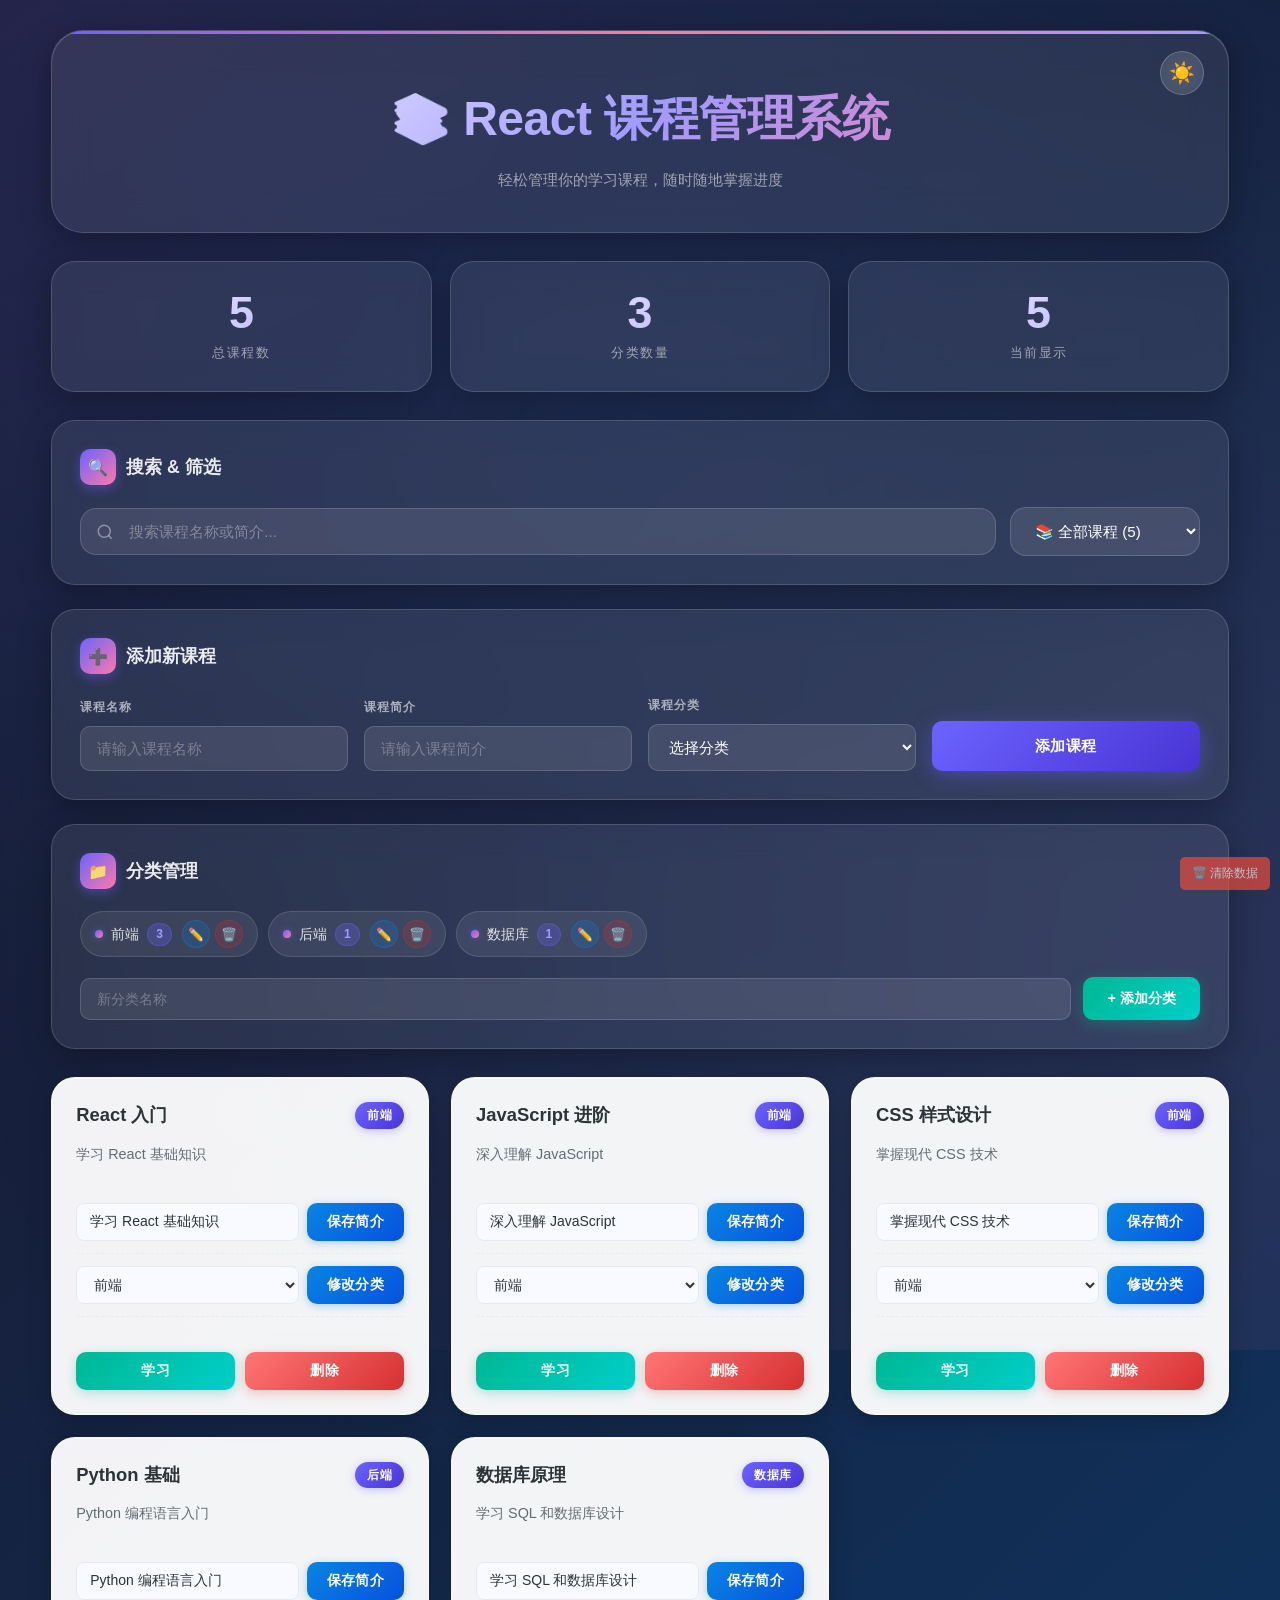
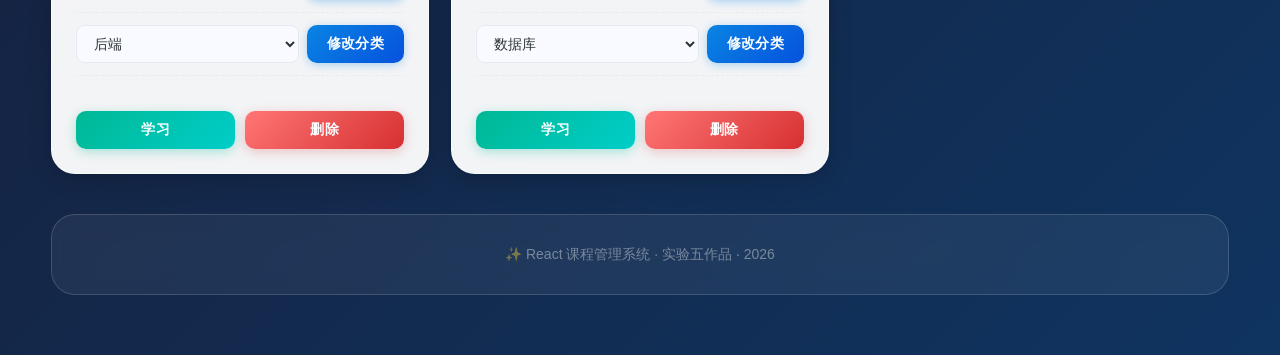
==== index.html @ 0ddc3077 "deploy: 课程管理页面" ====
<!DOCTYPE html>
<html lang="zh-CN">
  <head>
    <meta charset="UTF-8" />
    <link rel="icon" type="image/svg+xml" href="/vite.svg" />
    <meta name="viewport" content="width=device-width, initial-scale=1.0" />
    <title>React 课程管理页面</title>
    <script type="module" crossorigin src="/assets/index-WOJfuHMK.js"></script>
    <link rel="stylesheet" crossorigin href="/assets/index-CpY-DsQF.css">
  </head>
  <body>
    <div id="root"></div>
  </body>
</html>
---- assets/index-CpY-DsQF.css ----
*,*:before,*:after{box-sizing:border-box;margin:0;padding:0}:root{--primary: #6c63ff;--primary-light: #a29bfe;--primary-dark: #4834d4;--secondary: #fd79a8;--success: #00b894;--danger: #d63031;--warning: #fdcb6e;--info: #0984e3;--bg-gradient: linear-gradient(135deg, #1a1a2e 0%, #16213e 40%, #0f3460 100%);--glass-bg: rgba(255, 255, 255, .07);--glass-border: rgba(255, 255, 255, .15);--glass-shadow: 0 8px 32px rgba(0, 0, 0, .3);--card-bg: rgba(255, 255, 255, .95);--text-primary: #2d3436;--text-secondary: #636e72;--text-light: #b2bec3;--radius-sm: 10px;--radius-md: 16px;--radius-lg: 24px;--radius-xl: 32px;--transition: all .3s cubic-bezier(.4, 0, .2, 1);--transition-bounce: all .4s cubic-bezier(.34, 1.56, .64, 1)}html{scroll-behavior:smooth}body{font-family:-apple-system,BlinkMacSystemFont,Segoe UI,PingFang SC,Microsoft YaHei,sans-serif;background:var(--bg-gradient);min-height:100vh;line-height:1.6;color:var(--text-primary);overflow-x:hidden}body:before{content:"";position:fixed;top:-50%;left:-50%;width:200%;height:200%;background:radial-gradient(ellipse at 20% 20%,rgba(108,99,255,.15) 0%,transparent 50%),radial-gradient(ellipse at 80% 80%,rgba(253,121,168,.1) 0%,transparent 50%),radial-gradient(ellipse at 50% 50%,rgba(9,132,227,.08) 0%,transparent 60%);pointer-events:none;z-index:0;animation:bgShift 15s ease-in-out infinite alternate}@keyframes bgShift{0%{transform:translate(0) rotate(0)}to{transform:translate(2%,2%) rotate(2deg)}}.app{position:relative;z-index:1;width:92%;max-width:1280px;margin:0 auto;padding:30px 0 60px}.header{text-align:center;padding:50px 40px 40px;background:#ffffff14;backdrop-filter:blur(20px);-webkit-backdrop-filter:blur(20px);border:1px solid var(--glass-border);border-radius:var(--radius-xl);margin-bottom:28px;box-shadow:var(--glass-shadow),inset 0 1px #fff3;position:relative;overflow:hidden}.header:before{content:"";position:absolute;top:0;left:0;right:0;height:3px;background:linear-gradient(90deg,var(--primary),var(--secondary),var(--primary-light));border-radius:var(--radius-xl) var(--radius-xl) 0 0}.header h1{font-size:clamp(1.8rem,4vw,3rem);font-weight:800;background:linear-gradient(135deg,#fff 0%,var(--primary-light) 50%,var(--secondary) 100%);-webkit-background-clip:text;-webkit-text-fill-color:transparent;background-clip:text;letter-spacing:-.5px;text-shadow:none}.header-subtitle{margin-top:10px;color:#ffffff8c;font-size:.95rem}.stats-section{display:grid;grid-template-columns:repeat(auto-fit,minmax(160px,1fr));gap:18px;margin-bottom:28px}.stat-card{background:#ffffff14;backdrop-filter:blur(16px);-webkit-backdrop-filter:blur(16px);border:1px solid var(--glass-border);border-radius:var(--radius-lg);padding:28px 20px;text-align:center;box-shadow:var(--glass-shadow);transition:var(--transition-bounce);cursor:default;position:relative;overflow:hidden}.stat-card:after{content:"";position:absolute;top:0;right:0;bottom:0;left:0;background:linear-gradient(135deg,#6c63ff1a,#fd79a80d);opacity:0;transition:var(--transition)}.stat-card:hover{transform:translateY(-6px) scale(1.02);border-color:#6c63ff66;box-shadow:0 20px 50px #6c63ff40}.stat-card:hover:after{opacity:1}.stat-number{display:block;font-size:2.8rem;font-weight:800;background:linear-gradient(135deg,#fff 0%,var(--primary-light) 100%);-webkit-background-clip:text;-webkit-text-fill-color:transparent;background-clip:text;line-height:1;margin-bottom:8px}.stat-label{display:block;color:#ffffff8c;font-size:.8rem;text-transform:uppercase;letter-spacing:1.5px;font-weight:500}.panel{background:#ffffff14;backdrop-filter:blur(16px);-webkit-backdrop-filter:blur(16px);border:1px solid var(--glass-border);border-radius:var(--radius-lg);padding:28px;margin-bottom:24px;box-shadow:var(--glass-shadow)}.panel-title{font-size:1.1rem;font-weight:700;color:#ffffffe6;margin-bottom:22px;display:flex;align-items:center;gap:10px}.panel-title-icon{width:36px;height:36px;background:linear-gradient(135deg,var(--primary),var(--secondary));border-radius:10px;display:flex;align-items:center;justify-content:center;font-size:1rem;flex-shrink:0;box-shadow:0 4px 12px #6c63ff66}.search-box{display:flex;gap:14px;flex-wrap:wrap}.search-wrapper{flex:1;min-width:240px;position:relative;display:flex;align-items:center}.search-icon{position:absolute;left:16px;width:18px;height:18px;color:#fff6;pointer-events:none;transition:var(--transition)}.search-input{width:100%;padding:14px 16px 14px 48px;background:#ffffff1a;border:1px solid rgba(255,255,255,.15);border-radius:var(--radius-md);font-size:.95rem;color:#fff;transition:var(--transition);outline:none}.search-input::placeholder{color:#ffffff59}.search-input:focus{background:#ffffff26;border-color:var(--primary-light);box-shadow:0 0 0 3px #6c63ff33}.search-input:focus+.search-icon,.search-wrapper:focus-within .search-icon{color:var(--primary-light)}.filter-select{padding:14px 20px;background:#ffffff1a;border:1px solid rgba(255,255,255,.15);border-radius:var(--radius-md);font-size:.95rem;color:#fff;cursor:pointer;transition:var(--transition);outline:none;min-width:190px}.filter-select option{background:#1a1a2e;color:#fff}.filter-select:focus{border-color:var(--primary-light);box-shadow:0 0 0 3px #6c63ff33}.add-form{display:grid;grid-template-columns:repeat(auto-fit,minmax(200px,1fr));gap:16px;align-items:end}.form-group{display:flex;flex-direction:column;gap:8px}.form-group label{font-size:.78rem;color:#fff9;font-weight:600;text-transform:uppercase;letter-spacing:1px}.form-input,.form-select{padding:13px 16px;background:#ffffff1a;border:1px solid rgba(255,255,255,.15);border-radius:var(--radius-sm);font-size:.95rem;color:#fff;transition:var(--transition);outline:none}.form-input::placeholder{color:#ffffff4d}.form-select option{background:#1a1a2e;color:#fff}.form-input:focus,.form-select:focus{background:#ffffff26;border-color:var(--primary-light);box-shadow:0 0 0 3px #6c63ff33}.add-btn{padding:13px 28px;background:linear-gradient(135deg,var(--primary) 0%,var(--primary-dark) 100%);color:#fff;border:none;border-radius:var(--radius-sm);font-size:.95rem;font-weight:700;cursor:pointer;transition:var(--transition-bounce);height:50px;letter-spacing:.5px;box-shadow:0 4px 20px #6c63ff66;position:relative;overflow:hidden}.add-btn:after{content:"";position:absolute;top:0;right:0;bottom:0;left:0;background:linear-gradient(135deg,transparent,rgba(255,255,255,.15),transparent);transform:translate(-100%);transition:transform .5s ease}.add-btn:hover{transform:translateY(-3px);box-shadow:0 8px 30px #6c63ff8c}.add-btn:hover:after{transform:translate(100%)}.add-btn:active{transform:translateY(-1px)}.error-message{display:flex;align-items:center;gap:10px;color:#fff;padding:14px 20px;margin-bottom:20px;background:linear-gradient(135deg,#d630314d,#d6303126);border:1px solid rgba(214,48,49,.5);border-radius:var(--radius-md);font-size:.9rem;-webkit-backdrop-filter:blur(8px);backdrop-filter:blur(8px);animation:slideDown .3s ease}@keyframes slideDown{0%{opacity:0;transform:translateY(-10px)}to{opacity:1;transform:translateY(0)}}.category-list{display:flex;flex-wrap:wrap;gap:10px;margin-bottom:20px}.category-item{display:flex;align-items:center;gap:10px;padding:8px 14px;background:#ffffff14;border:1px solid rgba(255,255,255,.12);border-radius:50px;transition:var(--transition)}.category-item:hover{background:#6c63ff33;border-color:#6c63ff66;transform:translateY(-2px)}.category-name{color:#ffffffd9;font-size:.9rem;display:flex;align-items:center;gap:8px}.category-dot{width:8px;height:8px;background:linear-gradient(135deg,var(--primary),var(--secondary));border-radius:50%;flex-shrink:0;box-shadow:0 0 6px #6c63ff99}.category-count{background:#6c63ff40;color:var(--primary-light);padding:1px 8px;border-radius:20px;font-size:.75rem;font-weight:700;border:1px solid rgba(108,99,255,.3)}.category-actions{display:flex;gap:5px}.edit-cat-btn,.delete-cat-btn{width:28px;height:28px;border:none;border-radius:50%;font-size:.8rem;cursor:pointer;transition:var(--transition-bounce);display:flex;align-items:center;justify-content:center}.edit-cat-btn{background:#0984e333;border:1px solid rgba(9,132,227,.3)}.edit-cat-btn:hover{background:#0984e380;transform:scale(1.15)}.delete-cat-btn{background:#d6303133;border:1px solid rgba(214,48,49,.3)}.delete-cat-btn:hover{background:#d6303180;transform:scale(1.15)}.add-category-box{display:flex;gap:12px;align-items:center}.category-input{flex:1;padding:12px 16px;background:#ffffff1a;border:1px solid rgba(255,255,255,.15);border-radius:var(--radius-sm);font-size:.9rem;color:#fff;transition:var(--transition);outline:none}.category-input::placeholder{color:#ffffff4d}.category-input:focus{background:#ffffff26;border-color:var(--success);box-shadow:0 0 0 3px #00b89433}.add-category-btn{padding:12px 24px;background:linear-gradient(135deg,var(--success),#00cec9);color:#fff;border:none;border-radius:var(--radius-sm);font-size:.9rem;font-weight:700;cursor:pointer;transition:var(--transition-bounce);box-shadow:0 4px 15px #00b89459;white-space:nowrap}.add-category-btn:hover{transform:translateY(-2px);box-shadow:0 8px 25px #00b89480}.course-list{display:grid;grid-template-columns:repeat(auto-fill,minmax(340px,1fr));gap:22px;padding:4px 0}.card{background:var(--card-bg);border-radius:var(--radius-lg);padding:24px;box-shadow:0 4px 24px #0000002e,0 1px 4px #0000001a;transition:var(--transition-bounce);border:1px solid rgba(255,255,255,.6);position:relative;overflow:hidden}.card:before{content:"";position:absolute;top:0;left:0;right:0;height:4px;background:linear-gradient(90deg,var(--primary),var(--secondary));transform:scaleX(0);transform-origin:left;transition:transform .3s ease}.card:hover{transform:translateY(-8px) scale(1.01);box-shadow:0 20px 50px #00000038,0 4px 12px #6c63ff26}.card:hover:before{transform:scaleX(1)}.card-header{display:flex;justify-content:space-between;align-items:flex-start;margin-bottom:14px;gap:10px}.card-header h3{color:var(--text-primary);font-size:1.15rem;font-weight:700;flex:1;line-height:1.4}.category-tag{background:linear-gradient(135deg,var(--primary),var(--primary-dark));color:#fff;padding:4px 12px;border-radius:20px;font-size:.72rem;font-weight:700;white-space:nowrap;letter-spacing:.5px;box-shadow:0 2px 8px #6c63ff59}.course-desc{color:var(--text-secondary);margin-bottom:18px;font-size:.9rem;line-height:1.65;min-height:42px}.edit-section{display:flex;gap:8px;margin-bottom:12px;padding-bottom:12px;border-bottom:1px dashed #e8ecf1}.edit-section:last-of-type{border-bottom:none;margin-bottom:0}.edit-input{flex:1;padding:9px 13px;border:1.5px solid #e4e9f2;border-radius:8px;font-size:.875rem;transition:var(--transition);background-color:#f8faff;color:var(--text-primary);outline:none}.edit-input:focus{border-color:var(--primary);background-color:#fff;box-shadow:0 0 0 3px #6c63ff1f}.category-select-card{flex:1;padding:9px 13px;border:1.5px solid #e4e9f2;border-radius:8px;font-size:.875rem;background-color:#f8faff;cursor:pointer;transition:var(--transition);color:var(--text-primary);outline:none}.category-select-card:focus{border-color:var(--primary);background-color:#fff;box-shadow:0 0 0 3px #6c63ff1f}.edit-btn{padding:9px 16px;background:linear-gradient(135deg,var(--info),#0652dd);color:#fff;border:none;border-radius:8px;font-size:.8rem;font-weight:600;cursor:pointer;transition:var(--transition);white-space:nowrap;box-shadow:0 2px 8px #0984e34d}.edit-btn:hover{transform:translateY(-2px);box-shadow:0 5px 15px #0984e373}.card-buttons{display:flex;gap:10px;margin-top:18px;padding-top:16px;border-top:1px solid #f0f2f5}.card button{padding:10px 20px;border:none;border-radius:var(--radius-sm);font-size:.875rem;font-weight:600;cursor:pointer;transition:var(--transition-bounce);letter-spacing:.3px}.learn-btn{background:linear-gradient(135deg,var(--success),#00cec9);color:#fff;flex:1;box-shadow:0 3px 12px #00b8944d}.learn-btn:hover{transform:translateY(-3px);box-shadow:0 8px 22px #00b89473}.delete-btn{background:linear-gradient(135deg,#ff7675,var(--danger));color:#fff;flex:1;box-shadow:0 3px 12px #d6303140}.delete-btn:hover{transform:translateY(-3px);box-shadow:0 8px 22px #d6303166}.empty-list{text-align:center;padding:70px 20px;color:#fff6;font-size:1rem;grid-column:1 / -1;background:#ffffff0a;border:1px dashed rgba(255,255,255,.15);border-radius:var(--radius-lg)}.empty-list:before{content:"📭";display:block;font-size:3.5rem;margin-bottom:16px;filter:grayscale(30%)}.footer{text-align:center;padding:28px;margin-top:36px;background:#ffffff0f;-webkit-backdrop-filter:blur(12px);backdrop-filter:blur(12px);border:1px solid var(--glass-border);border-radius:var(--radius-lg);color:#fff6;font-size:.875rem}.theme-toggle{position:absolute;top:20px;right:24px;width:44px;height:44px;border:1.5px solid rgba(255,255,255,.2);border-radius:50%;background:#ffffff1a;backdrop-filter:blur(10px);-webkit-backdrop-filter:blur(10px);font-size:1.3rem;cursor:pointer;transition:all .35s cubic-bezier(.34,1.56,.64,1);display:flex;align-items:center;justify-content:center;z-index:10}.theme-toggle:hover{background:#fff3;border-color:#fff6;transform:rotate(30deg) scale(1.1);box-shadow:0 4px 16px #6c63ff4d}body.light-mode{--bg-gradient: linear-gradient(135deg, #e8ecf4 0%, #dfe6f5 50%, #f0f2f8 100%);--glass-bg: rgba(255, 255, 255, .72);--glass-border: rgba(0, 0, 0, .1);--glass-shadow: 0 8px 32px rgba(31, 38, 135, .1);--card-bg: rgba(255, 255, 255, .95);--text-primary: #1a1a2e;--text-secondary: #4a4a6a;--text-light: #8e8ea0;background:var(--bg-gradient)}body.light-mode:before{background:radial-gradient(ellipse at 20% 20%,rgba(108,99,255,.08) 0%,transparent 50%),radial-gradient(ellipse at 80% 80%,rgba(253,121,168,.06) 0%,transparent 50%),radial-gradient(ellipse at 50% 50%,rgba(9,132,227,.05) 0%,transparent 60%);animation:none}body.light-mode .header,body.light-mode .stat-card,body.light-mode .panel{background:var(--glass-bg);border-color:var(--glass-border);box-shadow:var(--glass-shadow)}body.light-mode .header h1{background:linear-gradient(135deg,#4834d4,#6c63ff,#fd79a8);-webkit-background-clip:text;-webkit-text-fill-color:transparent;background-clip:text}body.light-mode .panel-title{color:var(--text-primary)}body.light-mode .header-subtitle{color:var(--text-secondary)}body.light-mode .stat-number{background:linear-gradient(135deg,#4834d4,#6c63ff);-webkit-background-clip:text;-webkit-text-fill-color:transparent;background-clip:text}body.light-mode .stat-label{color:var(--text-secondary)}body.light-mode .search-input,body.light-mode .filter-select,body.light-mode .form-input,body.light-mode .form-select,body.light-mode .category-input{background:#0000000d;border-color:#0000001f;color:var(--text-primary)}body.light-mode .search-input::placeholder,body.light-mode .form-input::placeholder,body.light-mode .category-input::placeholder{color:#0000004d}body.light-mode .search-input:focus,body.light-mode .filter-select:focus,body.light-mode .form-input:focus,body.light-mode .form-select:focus{background:#ffffffe6;border-color:var(--primary);box-shadow:0 0 0 3px #6c63ff26}body.light-mode .filter-select option,body.light-mode .form-select option{background:#fff;color:var(--text-primary)}body.light-mode .category-item{background:#6c63ff14;border-color:#6c63ff2e}body.light-mode .category-name{color:var(--text-primary)}body.light-mode .category-count{background:#6c63ff26;color:#4834d4;border-color:#6c63ff33}body.light-mode .category-dot{box-shadow:0 0 6px #6c63ff66}body.light-mode .card{background:#fffffff2;border-color:#6c63ff1a;box-shadow:0 4px 20px #1f268714}body.light-mode .card:hover{box-shadow:0 16px 40px #6c63ff26}body.light-mode .card-header h3{color:var(--text-primary)}body.light-mode .course-desc{color:var(--text-secondary)}body.light-mode .category-tag{background:linear-gradient(135deg,var(--primary),var(--primary-dark))}body.light-mode .edit-section{border-bottom-color:#eee}body.light-mode .edit-input,body.light-mode .category-select-card{background:#0000000a;border-color:#0000001f;color:var(--text-primary)}body.light-mode .edit-input:focus,body.light-mode .category-select-card:focus{background:#fffffff2;border-color:var(--primary);box-shadow:0 0 0 3px #6c63ff1f}body.light-mode .card-buttons{border-top-color:#eee}body.light-mode .error-message{background:linear-gradient(135deg,#d630311f,#d630310f);border-color:#d630314d;color:#c0392b}body.light-mode .footer{background:var(--glass-bg);border-color:var(--glass-border);color:var(--text-secondary)}body.light-mode .empty-list{background:#ffffffb3;border-color:#6c63ff26;color:var(--text-secondary)}body.light-mode ::-webkit-scrollbar-track{background:#0000000d}body.light-mode .theme-toggle{background:#0000000f;border-color:#0000001f}body.light-mode .theme-toggle:hover{background:#ffffffe6;border-color:var(--primary);box-shadow:0 4px 16px #6c63ff40}::-webkit-scrollbar{width:6px}::-webkit-scrollbar-track{background:#ffffff0d}::-webkit-scrollbar-thumb{background:linear-gradient(var(--primary),var(--secondary));border-radius:3px}@media (max-width: 768px){.app{width:95%;padding:20px 0 40px}.header{padding:36px 24px 30px}.stats-section{grid-template-columns:repeat(3,1fr);gap:12px}.stat-number{font-size:2rem}.search-box{flex-direction:column}.search-wrapper,.filter-select{width:100%}.add-form{grid-template-columns:1fr}.add-btn{width:100%}.course-list{grid-template-columns:1fr}.add-category-box{flex-direction:column}.category-input,.add-category-btn{width:100%}}@media (max-width: 480px){.stats-section{grid-template-columns:1fr}}
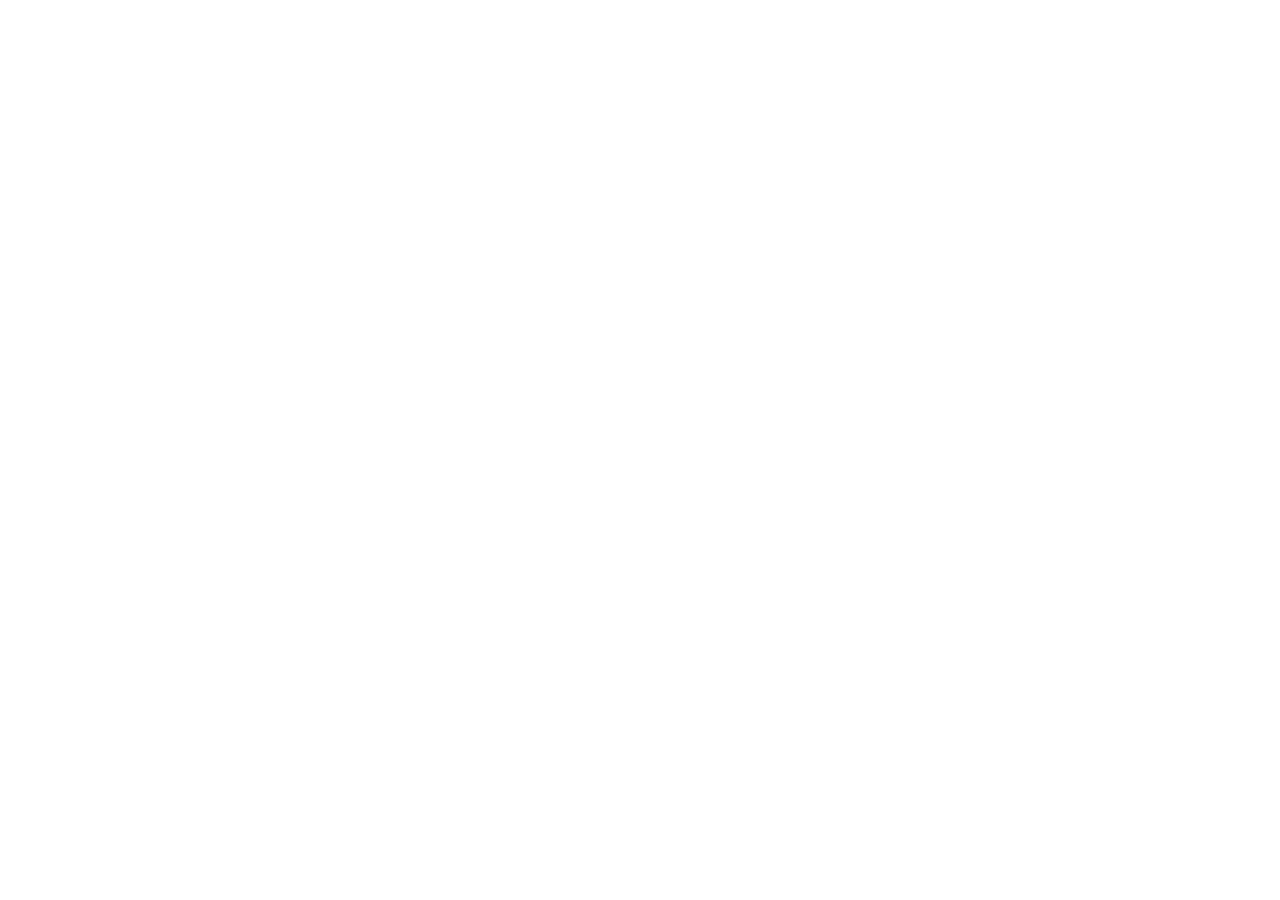
==== commit dd267785: "Updates" ====
--- a/index.html
+++ b/index.html
@@ -5,8 +5,8 @@
     <link rel="icon" type="image/svg+xml" href="/vite.svg" />
     <meta name="viewport" content="width=device-width, initial-scale=1.0" />
     <title>React 课程管理页面</title>
-    <script type="module" crossorigin src="/assets/index-WOJfuHMK.js"></script>
-    <link rel="stylesheet" crossorigin href="/assets/index-CpY-DsQF.css">
+    <script type="module" crossorigin src="/ding.github.io/assets/index-WOJfuHMK.js"></script>
+    <link rel="stylesheet" crossorigin href="/ding.github.io/assets/index-CpY-DsQF.css">
   </head>
   <body>
     <div id="root"></div>
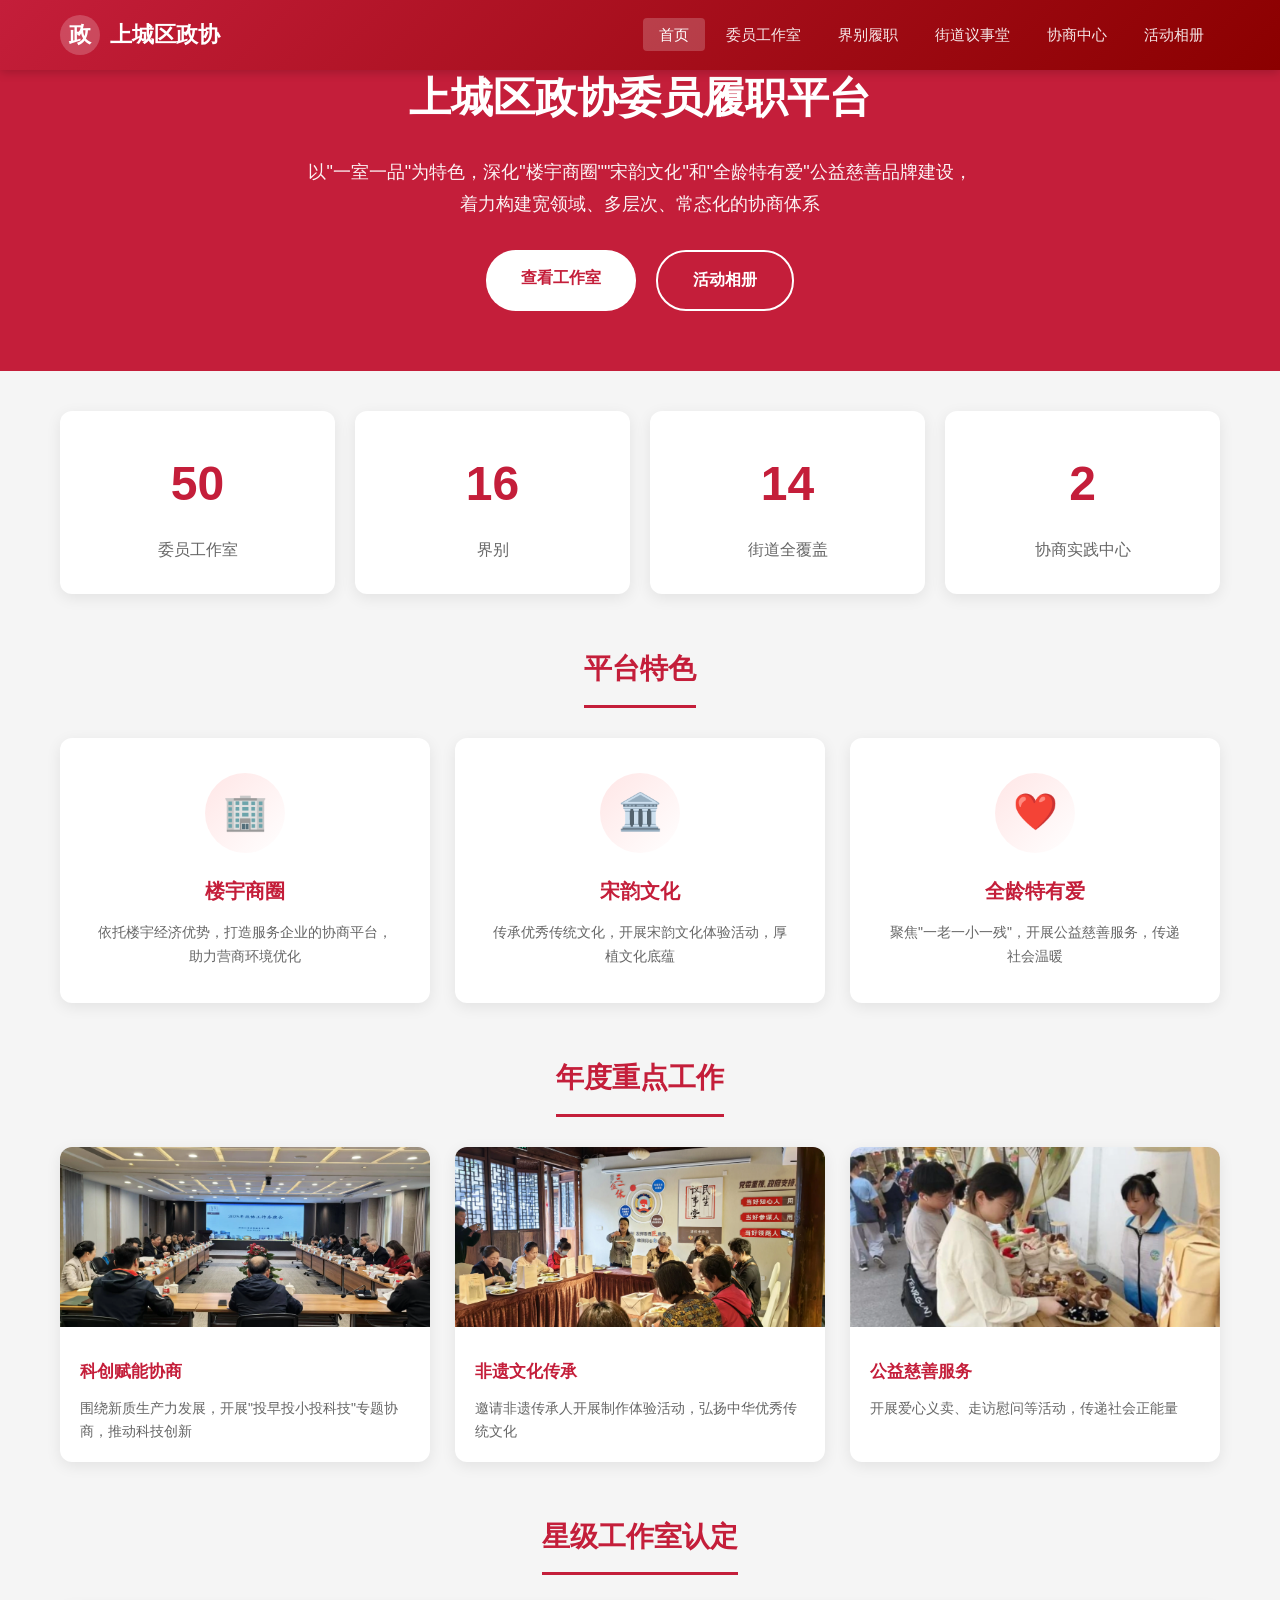
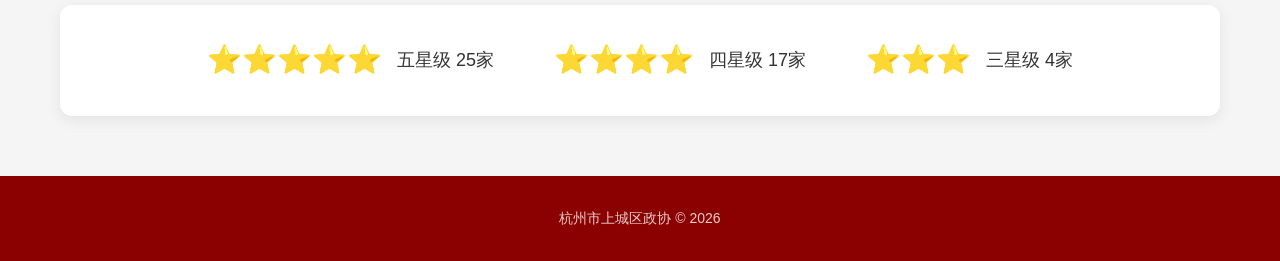
==== commit 26459bf4: "?????????" ====
--- a/index.html
+++ b/index.html
@@ -1,15 +1,140 @@
-<!DOCTYPE html>
+﻿<!DOCTYPE html>
 <html lang="zh-CN">
-  <head>
-    <meta charset="UTF-8" />
-    <link rel="icon" type="image/svg+xml" href="/vite.svg" />
-    <meta name="viewport" content="width=device-width, initial-scale=1.0" />
-    <title>React 课程管理页面</title>
-    <script type="module" crossorigin src="/ding.github.io/assets/index-WOJfuHMK.js"></script>
-    <link rel="stylesheet" crossorigin href="/ding.github.io/assets/index-CpY-DsQF.css">
-  </head>
-  <body>
-    <div id="root"></div>+<head>
+    <meta charset="UTF-8">
+    <meta name="viewport" content="width=device-width, initial-scale=1.0">
+    <title>上城区政协委员履职平台</title>
+    <link rel="stylesheet" href="./css/style.css">
+    <style>
+        body { background: #f5f5f5; }
+        .hero { background: linear-gradient(135deg, var(--primary-red) 0%, #c41e3a 100%); color: #fff; padding: 60px 0; text-align: center; }
+        .hero h1 { font-size: 42px; margin-bottom: 20px; }
+        .hero p { font-size: 18px; opacity: 0.95; max-width: 800px; margin: 0 auto 30px; line-height: 1.8; }
+        .hero-btns { display: flex; gap: 20px; justify-content: center; }
+        .hero-btns a { padding: 14px 35px; border-radius: 30px; text-decoration: none; font-size: 16px; font-weight: bold; transition: all 0.3s; }
+        .btn-white { background: #fff; color: var(--primary-red); }
+        .btn-outline { border: 2px solid #fff; color: #fff; }
+        .btn-outline:hover { background: rgba(255,255,255,0.2); }
+        .stats-grid { display: grid; grid-template-columns: repeat(4, 1fr); gap: 20px; margin: 40px 0; }
+        .stat-box { background: #fff; padding: 30px; border-radius: 12px; text-align: center; box-shadow: 0 4px 15px rgba(0,0,0,0.08); }
+        .stat-box .num { font-size: 48px; font-weight: bold; color: var(--primary-red); }
+        .stat-box .txt { font-size: 16px; color: #666; margin-top: 8px; }
+        .section-title { text-align: center; margin: 50px 0 30px; }
+        .section-title h2 { color: var(--primary-red); font-size: 28px; display: inline-block; padding-bottom: 10px; border-bottom: 3px solid var(--primary-red); }
+        .features { display: grid; grid-template-columns: repeat(3, 1fr); gap: 25px; }
+        .feature-card { background: #fff; border-radius: 12px; padding: 35px; text-align: center; box-shadow: 0 4px 15px rgba(0,0,0,0.08); transition: transform 0.3s; }
+        .feature-card:hover { transform: translateY(-8px); }
+        .feature-icon { width: 80px; height: 80px; background: linear-gradient(135deg, #ffe6e6 0%, #fff 100%); border-radius: 50%; display: flex; align-items: center; justify-content: center; margin: 0 auto 20px; font-size: 36px; }
+        .feature-card h3 { color: var(--primary-red); margin-bottom: 12px; font-size: 20px; }
+        .feature-card p { color: #666; font-size: 14px; line-height: 1.7; }
+        .grid-3 { display: grid; grid-template-columns: repeat(3, 1fr); gap: 25px; }
+        .card { background: #fff; border-radius: 12px; overflow: hidden; box-shadow: 0 4px 15px rgba(0,0,0,0.08); transition: transform 0.3s; }
+        .card:hover { transform: translateY(-5px); }
+        .card img { width: 100%; height: 180px; object-fit: cover; background: #f0f0f0; }
+        .card-body { padding: 20px; }
+        .card-body h4 { color: var(--primary-red); margin-bottom: 8px; font-size: 17px; }
+        .card-body p { color: #666; font-size: 14px; line-height: 1.6; }
+        .stars { background: #fff; border-radius: 12px; padding: 30px; display: flex; justify-content: center; gap: 60px; box-shadow: 0 4px 15px rgba(0,0,0,0.08); }
+        .star-item { display: flex; align-items: center; gap: 15px; font-size: 18px; color: #333; }
+        .star-item span:first-child { font-size: 28px; }
+        @media(max-width: 768px) { .stats-grid, .features, .grid-3 { grid-template-columns: 1fr; } .hero h1 { font-size: 28px; } .stars { flex-direction: column; gap: 20px; align-items: center; } }
+    </style>
+</head>
+<body>
+    <header class="header">
+        <div class="nav-container">
+            <div class="logo"><div class="logo-icon">政</div><span>上城区政协</span></div>
+            <button class="menu-toggle" onclick="toggleMenu()">☰</button>
+            <ul class="nav-links" id="navLinks">
+                <li><a href="./index.html" class="active">首页</a></li>
+                <li><a href="./studios.html">委员工作室</a></li>
+                <li><a href="./circles.html">界别履职</a></li>
+                <li><a href="./streets.html">街道议事堂</a></li>
+                <li><a href="./center.html">协商中心</a></li>
+                <li><a href="./gallery.html">活动相册</a></li>
+            </ul>
+        </div>
+    </header>
 
-  </body>
+    <div class="hero">
+        <h1>上城区政协委员履职平台</h1>
+        <p>以"一室一品"为特色，深化"楼宇商圈""宋韵文化"和"全龄特有爱"公益慈善品牌建设，<br>着力构建宽领域、多层次、常态化的协商体系</p>
+        <div class="hero-btns">
+            <a href="./studios.html" class="btn-white">查看工作室</a>
+            <a href="./gallery.html" class="btn-outline">活动相册</a>
+        </div>
+    </div>
+
+    <main class="container" style="max-width: 1200px; margin: 0 auto; padding: 0 20px;">
+        <div class="stats-grid">
+            <div class="stat-box"><div class="num">50</div><div class="txt">委员工作室</div></div>
+            <div class="stat-box"><div class="num">16</div><div class="txt">界别</div></div>
+            <div class="stat-box"><div class="num">14</div><div class="txt">街道全覆盖</div></div>
+            <div class="stat-box"><div class="num">2</div><div class="txt">协商实践中心</div></div>
+        </div>
+
+        <div class="section-title">
+            <h2>平台特色</h2>
+        </div>
+        <div class="features">
+            <div class="feature-card">
+                <div class="feature-icon">🏢</div>
+                <h3>楼宇商圈</h3>
+                <p>依托楼宇经济优势，打造服务企业的协商平台，助力营商环境优化</p>
+            </div>
+            <div class="feature-card">
+                <div class="feature-icon">🏛️</div>
+                <h3>宋韵文化</h3>
+                <p>传承优秀传统文化，开展宋韵文化体验活动，厚植文化底蕴</p>
+            </div>
+            <div class="feature-card">
+                <div class="feature-icon">❤️</div>
+                <h3>全龄特有爱</h3>
+                <p>聚焦"一老一小一残"，开展公益慈善服务，传递社会温暖</p>
+            </div>
+        </div>
+
+        <div class="section-title">
+            <h2>年度重点工作</h2>
+        </div>
+        <div class="grid-3">
+            <div class="card">
+                <img src="./images/studios/5-政协四季青小组委员工作室-市区县三级联动，召开投早投小投科技专题协商会.webp" alt="协商">
+                <div class="card-body">
+                    <h4>科创赋能协商</h4>
+                    <p>围绕新质生产力发展，开展"投早投小投科技"专题协商，推动科技创新</p>
+                </div>
+            </div>
+            <div class="card">
+                <img src="./images/studios/6-政协彭埠小组委员工作室-邀请非遗传承人开展非遗制作体验活动.webp" alt="非遗">
+                <div class="card-body">
+                    <h4>非遗文化传承</h4>
+                    <p>邀请非遗传承人开展制作体验活动，弘扬中华优秀传统文化</p>
+                </div>
+            </div>
+            <div class="card">
+                <img src="./images/studios/8-社会福利和保障界别委员工作室-残疾人之家的义卖活动.webp" alt="公益">
+                <div class="card-body">
+                    <h4>公益慈善服务</h4>
+                    <p>开展爱心义卖、走访慰问等活动，传递社会正能量</p>
+                </div>
+            </div>
+        </div>
+
+        <div class="section-title">
+            <h2>星级工作室认定</h2>
+        </div>
+        <div class="stars">
+            <div class="star-item"><span style="color:#FFD700;">⭐⭐⭐⭐⭐</span><span>五星级 25家</span></div>
+            <div class="star-item"><span style="color:#C0C0C0;">⭐⭐⭐⭐</span><span>四星级 17家</span></div>
+            <div class="star-item"><span style="color:#CD7F32;">⭐⭐⭐</span><span>三星级 4家</span></div>
+        </div>
+    </main>
+
+    <footer class="footer"><p>杭州市上城区政协 © 2026</p></footer>
+    <script>
+        function toggleMenu(){document.getElementById('navLinks').classList.toggle('show');}
+    </script>
+</body>
 </html>
+
--- a/css/style.css
+++ b/css/style.css
@@ -0,0 +1,423 @@
+/* 上城区政协委员履职平台 - 统一样式 */
+:root {
+    --primary-red: #C41E3A;
+    --dark-red: #8B0000;
+    --light-red: #FFE4E1;
+    --gold: #DAA520;
+    --bg-light: #FAFAFA;
+    --text-dark: #333;
+    --text-gray: #666;
+}
+
+* {
+    margin: 0;
+    padding: 0;
+    box-sizing: border-box;
+}
+
+body {
+    font-family: "Microsoft YaHei", "PingFang SC", sans-serif;
+    color: var(--text-dark);
+    background: var(--bg-light);
+    line-height: 1.8;
+}
+
+/* 导航栏 */
+.header {
+    background: linear-gradient(135deg, var(--primary-red) 0%, var(--dark-red) 100%);
+    position: fixed;
+    top: 0;
+    left: 0;
+    right: 0;
+    z-index: 1000;
+    box-shadow: 0 2px 10px rgba(0,0,0,0.2);
+}
+
+.nav-container {
+    max-width: 1200px;
+    margin: 0 auto;
+    display: flex;
+    align-items: center;
+    justify-content: space-between;
+    padding: 0 20px;
+    height: 70px;
+}
+
+.logo {
+    color: #fff;
+    font-size: 22px;
+    font-weight: bold;
+    display: flex;
+    align-items: center;
+    gap: 10px;
+}
+
+.logo-icon {
+    width: 40px;
+    height: 40px;
+    background: rgba(255,255,255,0.2);
+    border-radius: 50%;
+    display: flex;
+    align-items: center;
+    justify-content: center;
+}
+
+.nav-links {
+    display: flex;
+    gap: 5px;
+    list-style: none;
+}
+
+.nav-links a {
+    color: rgba(255,255,255,0.9);
+    text-decoration: none;
+    padding: 8px 16px;
+    border-radius: 4px;
+    font-size: 15px;
+    transition: all 0.3s;
+}
+
+.nav-links a:hover,
+.nav-links a.active {
+    background: rgba(255,255,255,0.2);
+    color: #fff;
+}
+
+/* 移动端菜单 */
+.menu-toggle {
+    display: none;
+    background: none;
+    border: none;
+    color: #fff;
+    font-size: 28px;
+    cursor: pointer;
+}
+
+/* 主内容 */
+.main-content {
+    margin-top: 70px;
+    min-height: calc(100vh - 70px);
+}
+
+/* 页面标题区 */
+.page-header {
+    background: linear-gradient(135deg, var(--primary-red) 0%, var(--dark-red) 100%);
+    color: #fff;
+    padding: 60px 20px;
+    text-align: center;
+}
+
+.page-header h1 {
+    font-size: 36px;
+    margin-bottom: 10px;
+}
+
+.page-header p {
+    font-size: 16px;
+    opacity: 0.9;
+}
+
+/* 内容容器 */
+.container {
+    max-width: 1200px;
+    margin: 0 auto;
+    padding: 40px 20px;
+}
+
+/* 统计卡片 */
+.stats-grid {
+    display: grid;
+    grid-template-columns: repeat(4, 1fr);
+    gap: 20px;
+    margin-bottom: 40px;
+}
+
+.stat-card {
+    background: #fff;
+    border-radius: 12px;
+    padding: 30px 20px;
+    text-align: center;
+    box-shadow: 0 4px 15px rgba(0,0,0,0.08);
+    border-top: 4px solid var(--primary-red);
+}
+
+.stat-card .number {
+    font-size: 42px;
+    font-weight: bold;
+    color: var(--primary-red);
+}
+
+.stat-card .label {
+    color: var(--text-gray);
+    font-size: 14px;
+    margin-top: 5px;
+}
+
+/* 卡片网格 */
+.card-grid {
+    display: grid;
+    grid-template-columns: repeat(3, 1fr);
+    gap: 24px;
+}
+
+.card {
+    background: #fff;
+    border-radius: 12px;
+    overflow: hidden;
+    box-shadow: 0 4px 15px rgba(0,0,0,0.08);
+    transition: transform 0.3s, box-shadow 0.3s;
+}
+
+.card:hover {
+    transform: translateY(-5px);
+    box-shadow: 0 8px 25px rgba(0,0,0,0.12);
+}
+
+.card-img {
+    width: 100%;
+    height: 180px;
+    object-fit: cover;
+    background: linear-gradient(135deg, #f0f0f0 0%, #e0e0e0 100%);
+}
+
+.card-img.placeholder {
+    display: flex;
+    align-items: center;
+    justify-content: center;
+    font-size: 48px;
+    color: #ccc;
+}
+
+.card-body {
+    padding: 20px;
+}
+
+.card-body h3 {
+    font-size: 18px;
+    color: var(--primary-red);
+    margin-bottom: 8px;
+}
+
+.card-body .leader {
+    font-size: 14px;
+    color: var(--text-gray);
+    margin-bottom: 5px;
+}
+
+.card-body .address {
+    font-size: 13px;
+    color: #999;
+}
+
+.card-body p {
+    font-size: 14px;
+    color: var(--text-gray);
+    margin-top: 10px;
+}
+
+/* 列表样式 */
+.list-section {
+    background: #fff;
+    border-radius: 12px;
+    padding: 30px;
+    margin-bottom: 30px;
+    box-shadow: 0 4px 15px rgba(0,0,0,0.08);
+}
+
+.list-section h2 {
+    color: var(--primary-red);
+    font-size: 22px;
+    margin-bottom: 20px;
+    padding-bottom: 10px;
+    border-bottom: 2px solid var(--light-red);
+    display: flex;
+    align-items: center;
+    gap: 10px;
+}
+
+.activity-list {
+    list-style: none;
+}
+
+.activity-list li {
+    padding: 15px 0;
+    border-bottom: 1px solid #eee;
+    display: flex;
+    align-items: flex-start;
+    gap: 15px;
+}
+
+.activity-list li:last-child {
+    border-bottom: none;
+}
+
+.activity-icon {
+    width: 40px;
+    height: 40px;
+    background: var(--light-red);
+    border-radius: 8px;
+    display: flex;
+    align-items: center;
+    justify-content: center;
+    flex-shrink: 0;
+    color: var(--primary-red);
+    font-size: 18px;
+}
+
+.activity-content {
+    flex: 1;
+}
+
+.activity-content h4 {
+    font-size: 16px;
+    color: var(--text-dark);
+    margin-bottom: 5px;
+}
+
+.activity-content p {
+    font-size: 14px;
+    color: var(--text-gray);
+}
+
+.activity-month {
+    background: var(--primary-red);
+    color: #fff;
+    padding: 4px 12px;
+    border-radius: 20px;
+    font-size: 12px;
+    white-space: nowrap;
+}
+
+/* 两栏布局 */
+.two-col {
+    display: grid;
+    grid-template-columns: 1fr 1fr;
+    gap: 30px;
+}
+
+.intro-box {
+    background: #fff;
+    border-radius: 12px;
+    overflow: hidden;
+    box-shadow: 0 4px 15px rgba(0,0,0,0.08);
+}
+
+.intro-box img {
+    width: 100%;
+    height: 200px;
+    object-fit: cover;
+}
+
+.intro-box .content {
+    padding: 25px;
+}
+
+.intro-box h3 {
+    color: var(--primary-red);
+    font-size: 20px;
+    margin-bottom: 15px;
+}
+
+.intro-box p {
+    font-size: 15px;
+    color: var(--text-gray);
+    line-height: 1.8;
+}
+
+/* 相册网格 */
+.gallery-grid {
+    display: grid;
+    grid-template-columns: repeat(4, 1fr);
+    gap: 15px;
+}
+
+.gallery-item {
+    position: relative;
+    border-radius: 10px;
+    overflow: hidden;
+    aspect-ratio: 1;
+    cursor: pointer;
+}
+
+.gallery-item img {
+    width: 100%;
+    height: 100%;
+    object-fit: cover;
+    transition: transform 0.3s;
+}
+
+.gallery-item:hover img {
+    transform: scale(1.1);
+}
+
+.gallery-item .overlay {
+    position: absolute;
+    bottom: 0;
+    left: 0;
+    right: 0;
+    background: linear-gradient(transparent, rgba(0,0,0,0.7));
+    padding: 30px 10px 10px;
+    color: #fff;
+    font-size: 13px;
+}
+
+/* 底部 */
+.footer {
+    background: var(--dark-red);
+    color: #fff;
+    text-align: center;
+    padding: 30px 20px;
+    margin-top: 60px;
+}
+
+.footer p {
+    opacity: 0.8;
+    font-size: 14px;
+}
+
+/* 响应式 */
+@media (max-width: 992px) {
+    .stats-grid {
+        grid-template-columns: repeat(2, 1fr);
+    }
+    .card-grid {
+        grid-template-columns: repeat(2, 1fr);
+    }
+    .two-col {
+        grid-template-columns: 1fr;
+    }
+    .gallery-grid {
+        grid-template-columns: repeat(3, 1fr);
+    }
+}
+
+@media (max-width: 768px) {
+    .menu-toggle {
+        display: block;
+    }
+    .nav-links {
+        display: none;
+        position: absolute;
+        top: 70px;
+        left: 0;
+        right: 0;
+        background: var(--dark-red);
+        flex-direction: column;
+        padding: 10px;
+    }
+    .nav-links.show {
+        display: flex;
+    }
+    .stats-grid {
+        grid-template-columns: repeat(2, 1fr);
+    }
+    .card-grid {
+        grid-template-columns: 1fr;
+    }
+    .gallery-grid {
+        grid-template-columns: repeat(2, 1fr);
+    }
+    .page-header h1 {
+        font-size: 28px;
+    }
+}
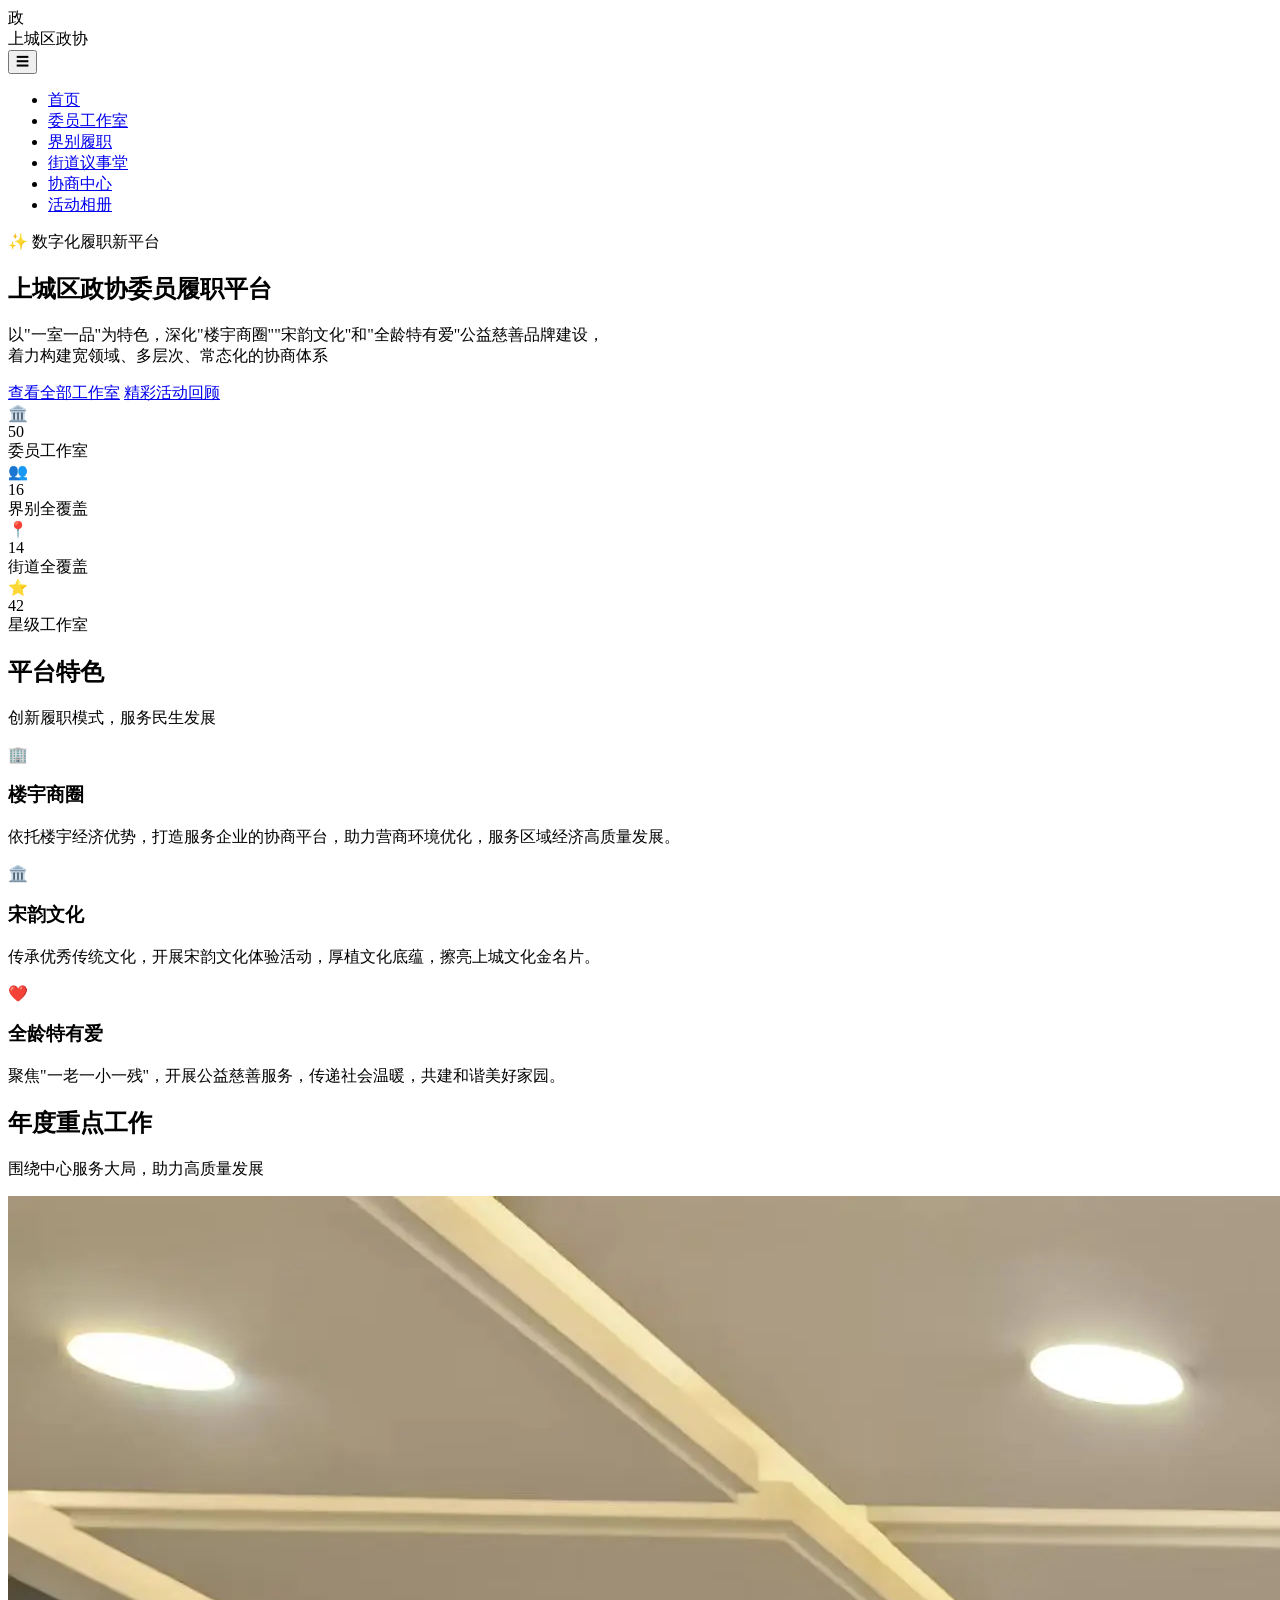
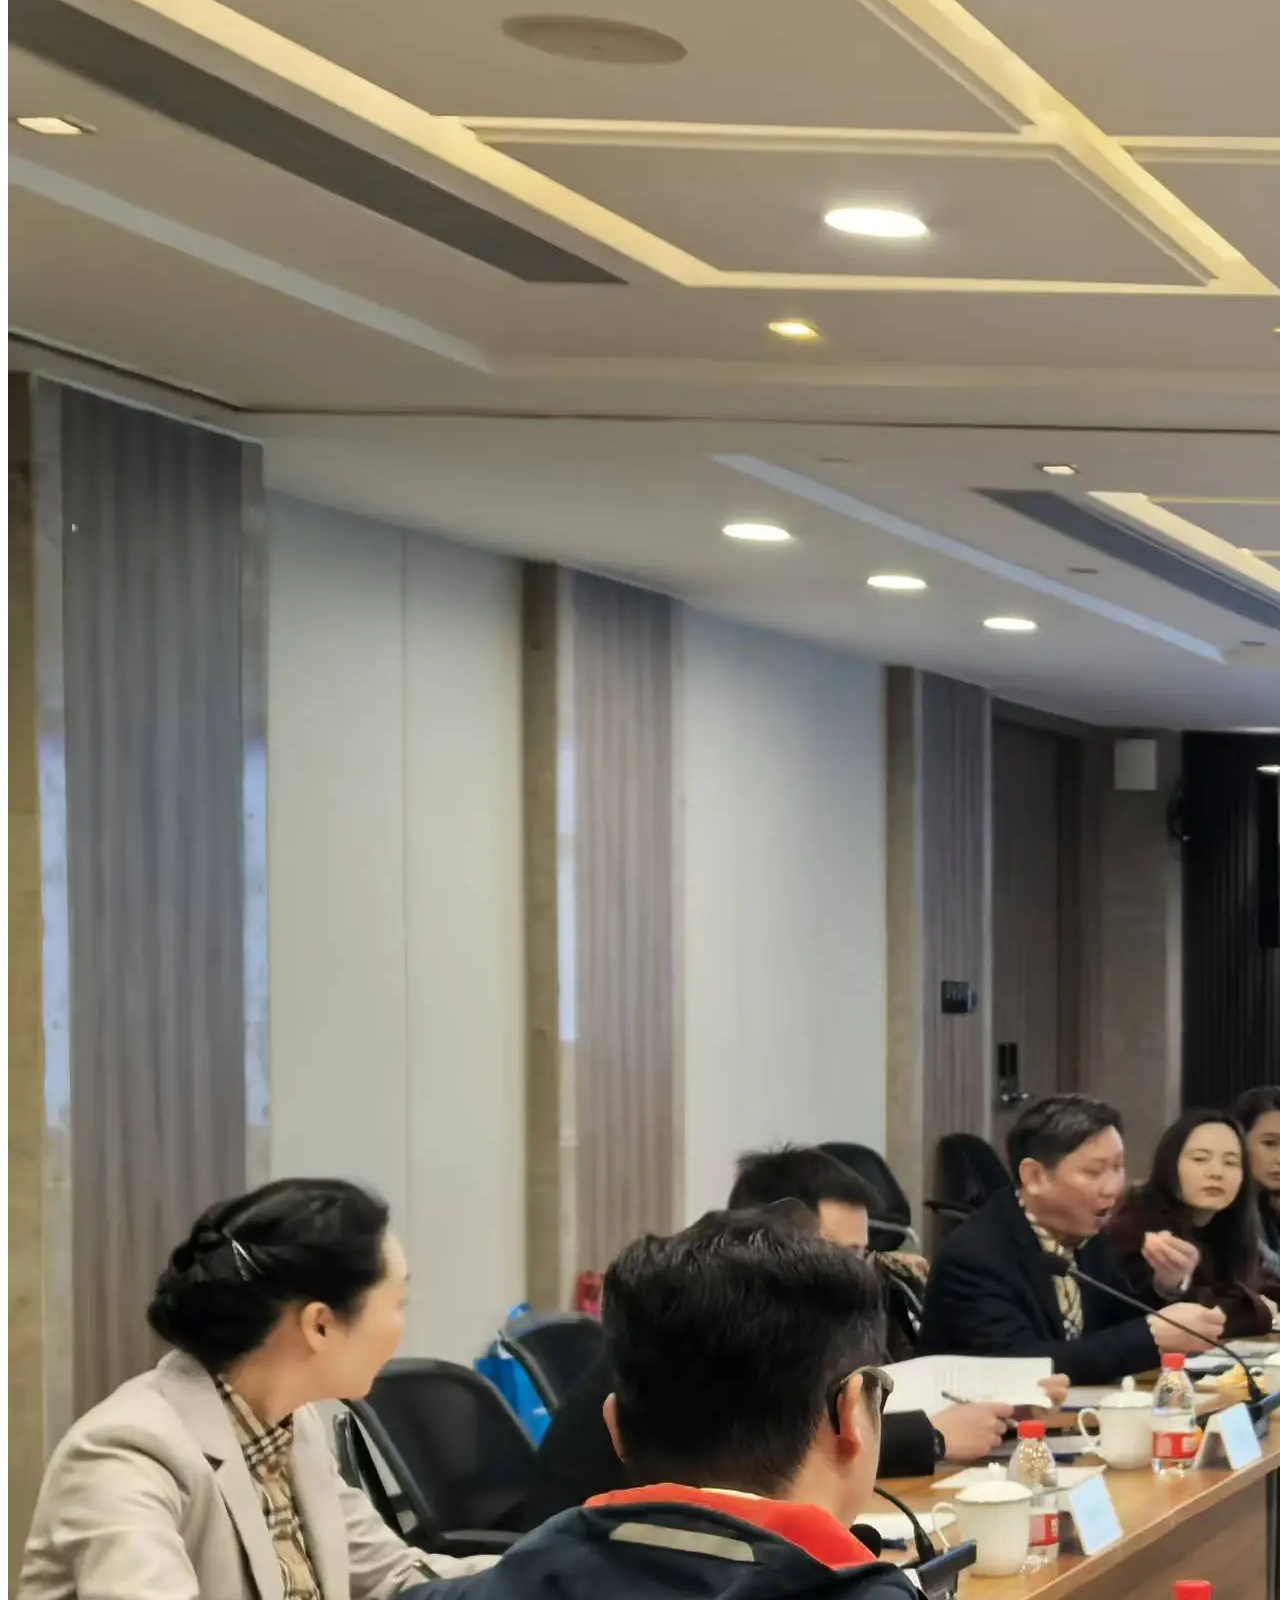
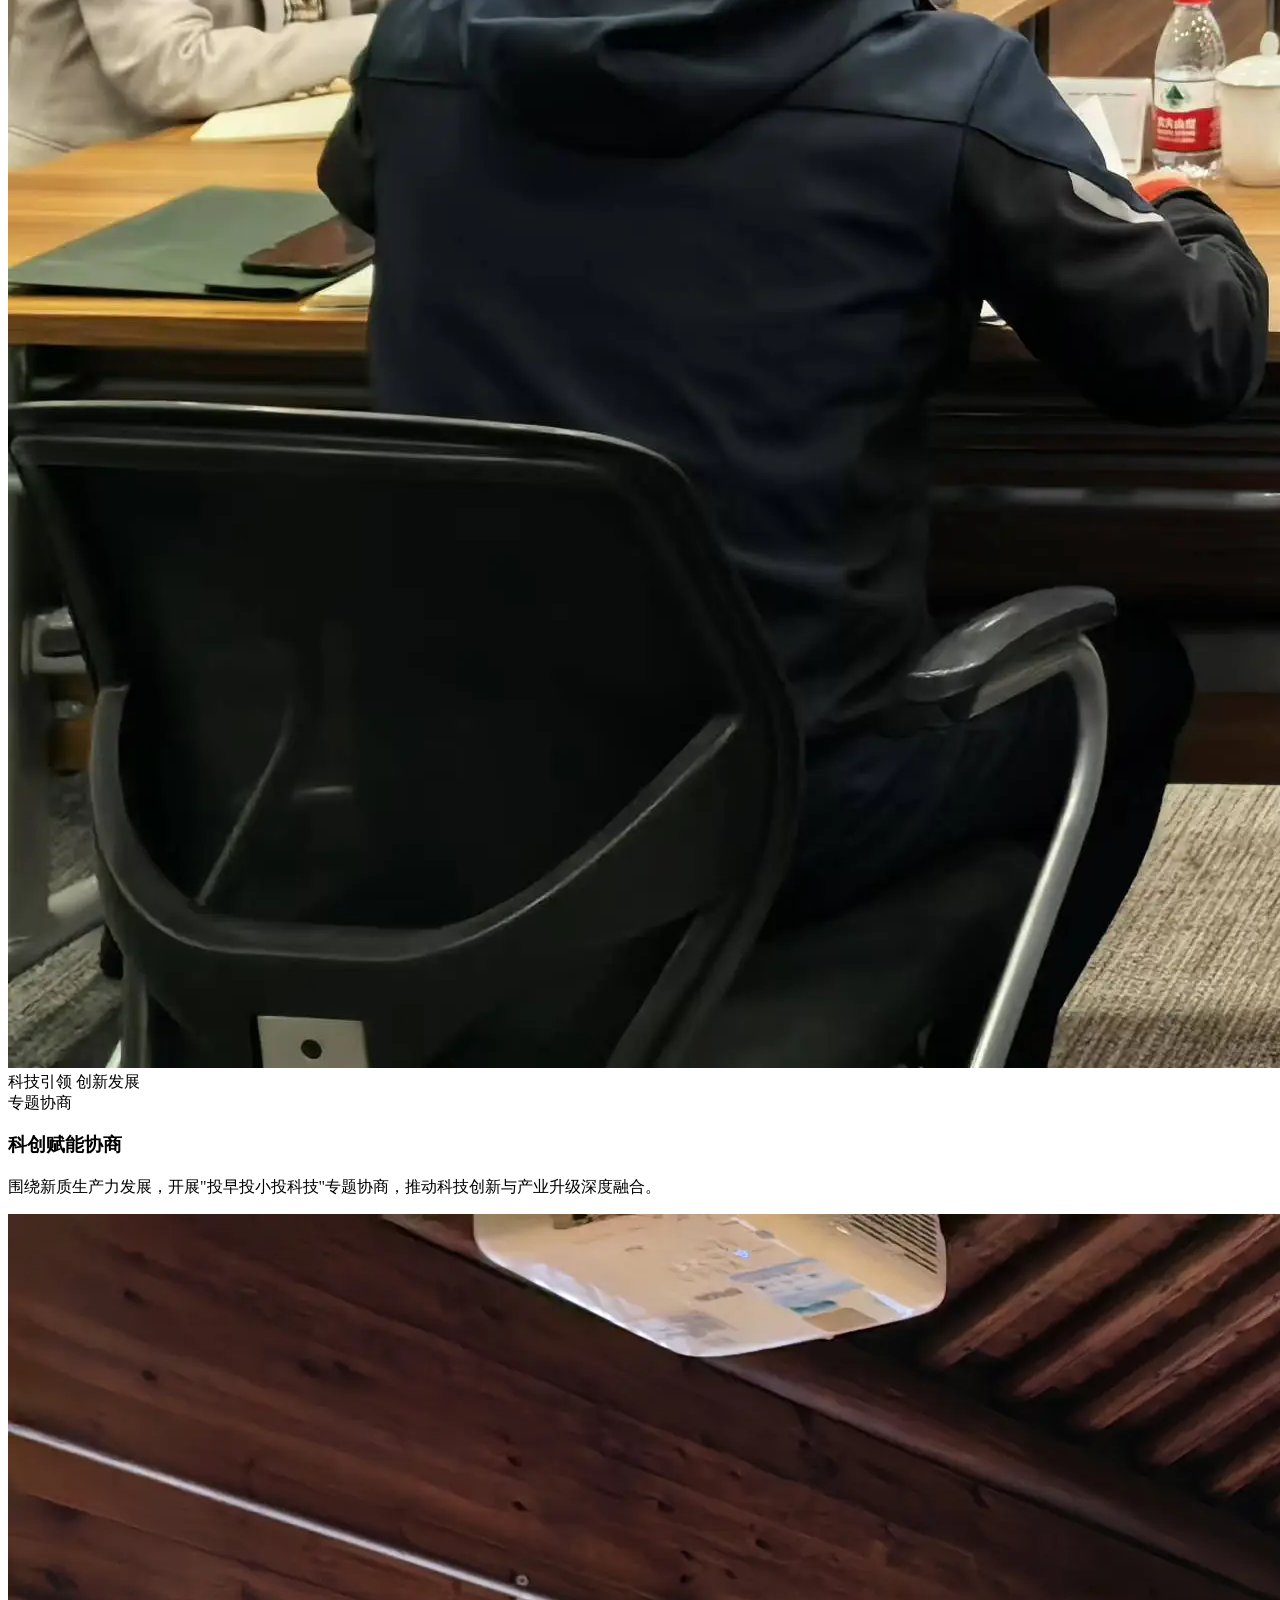
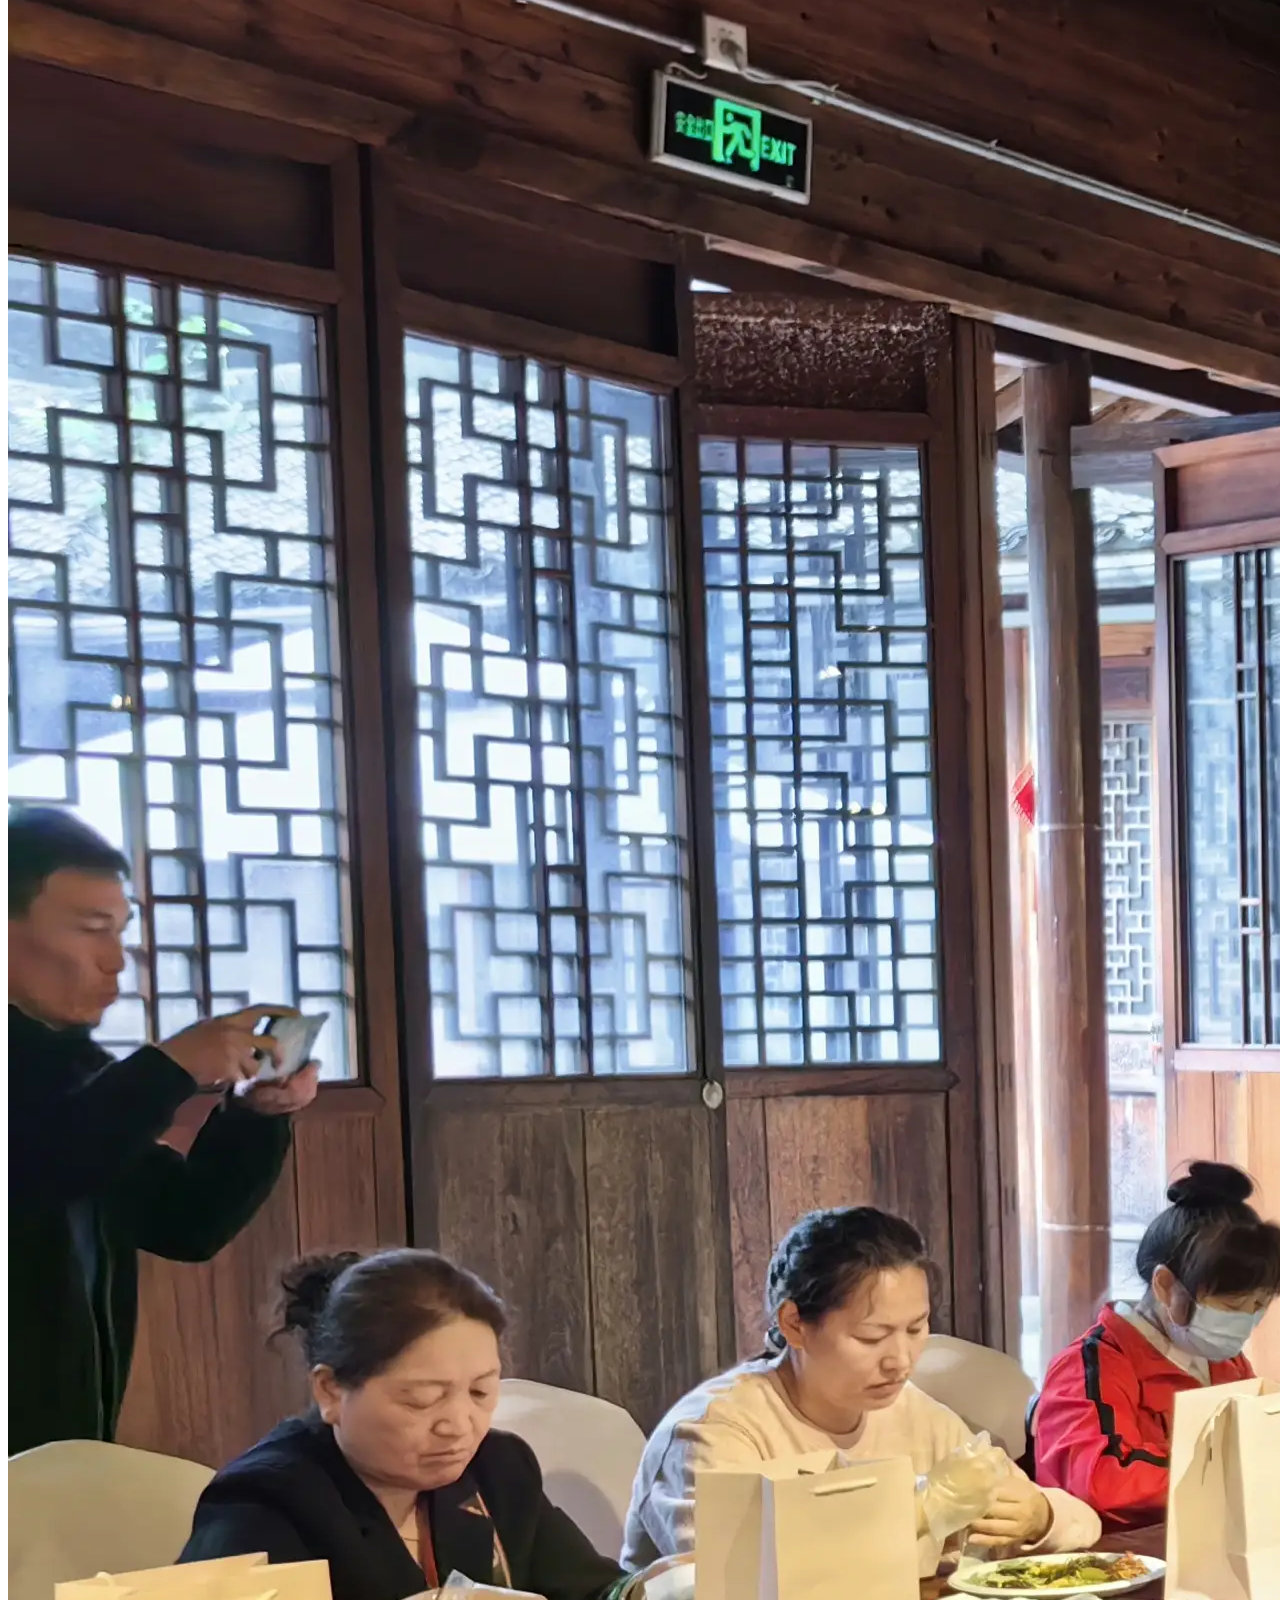
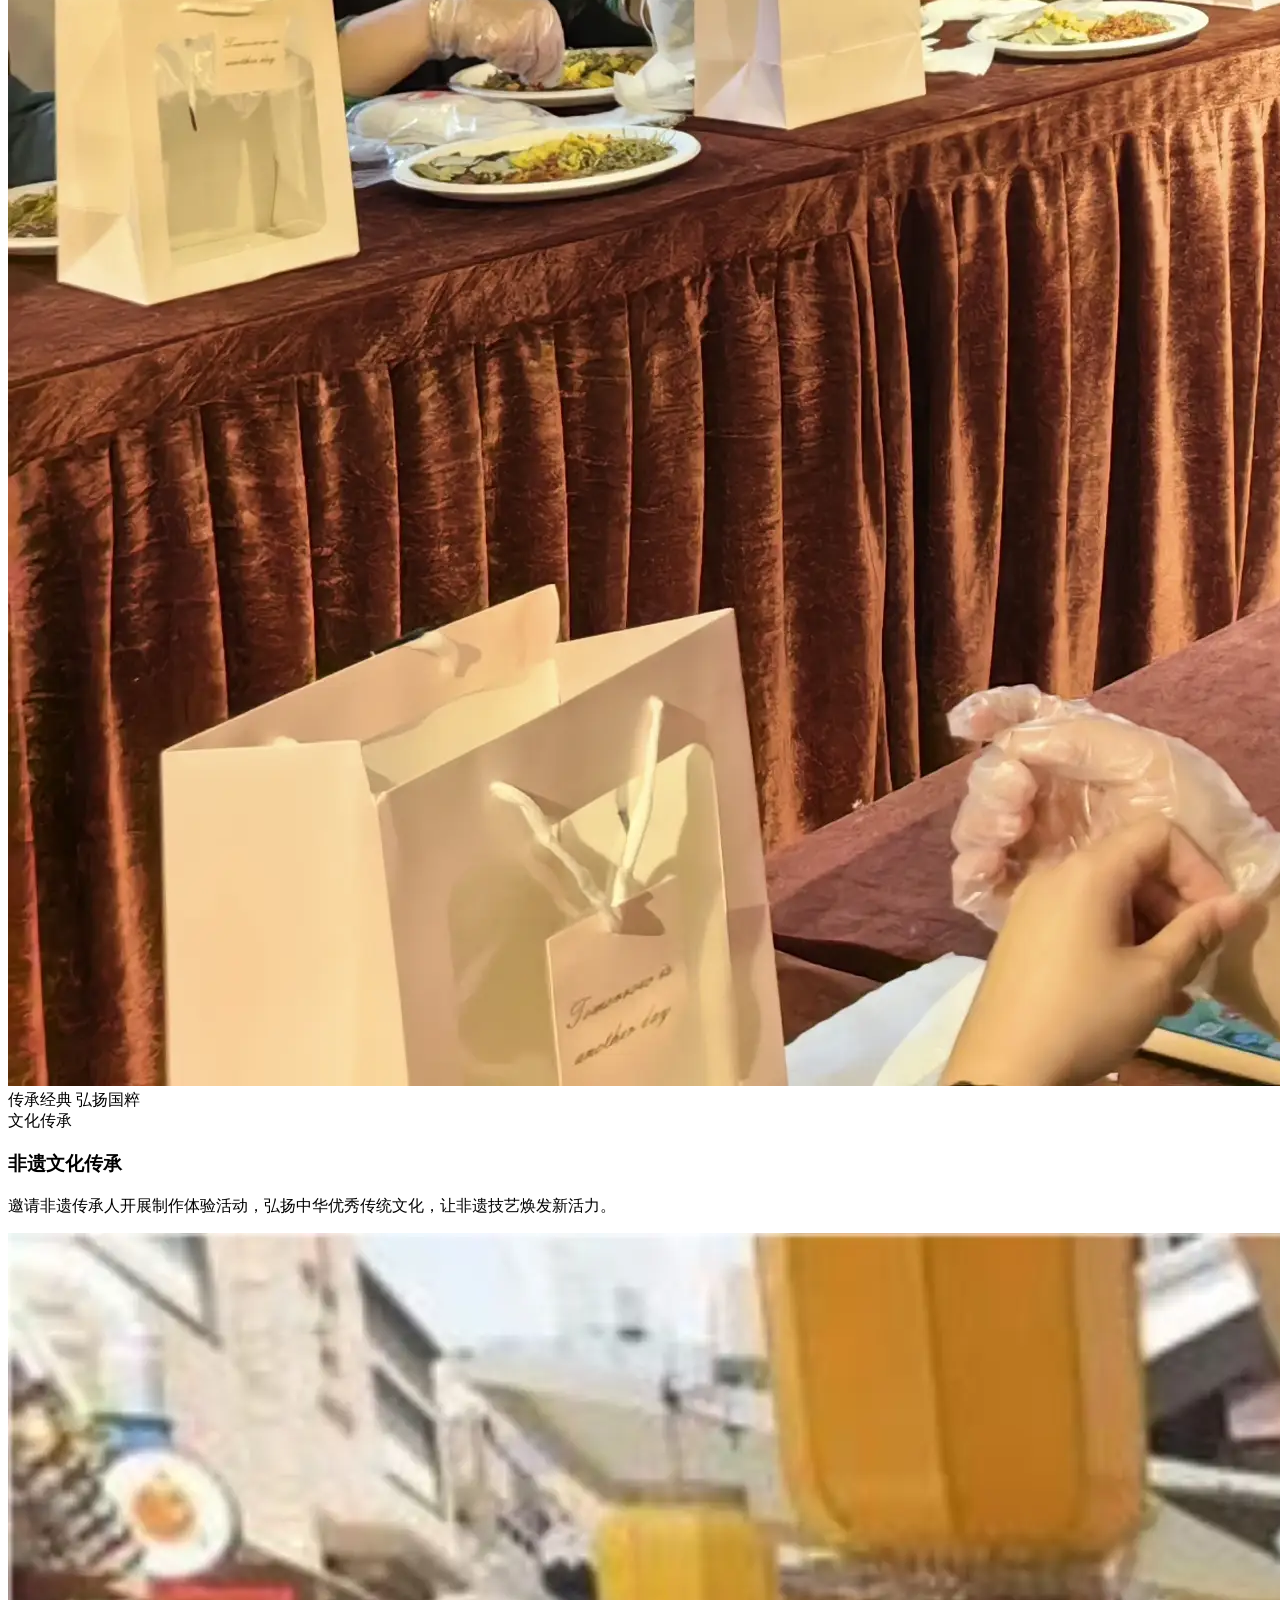
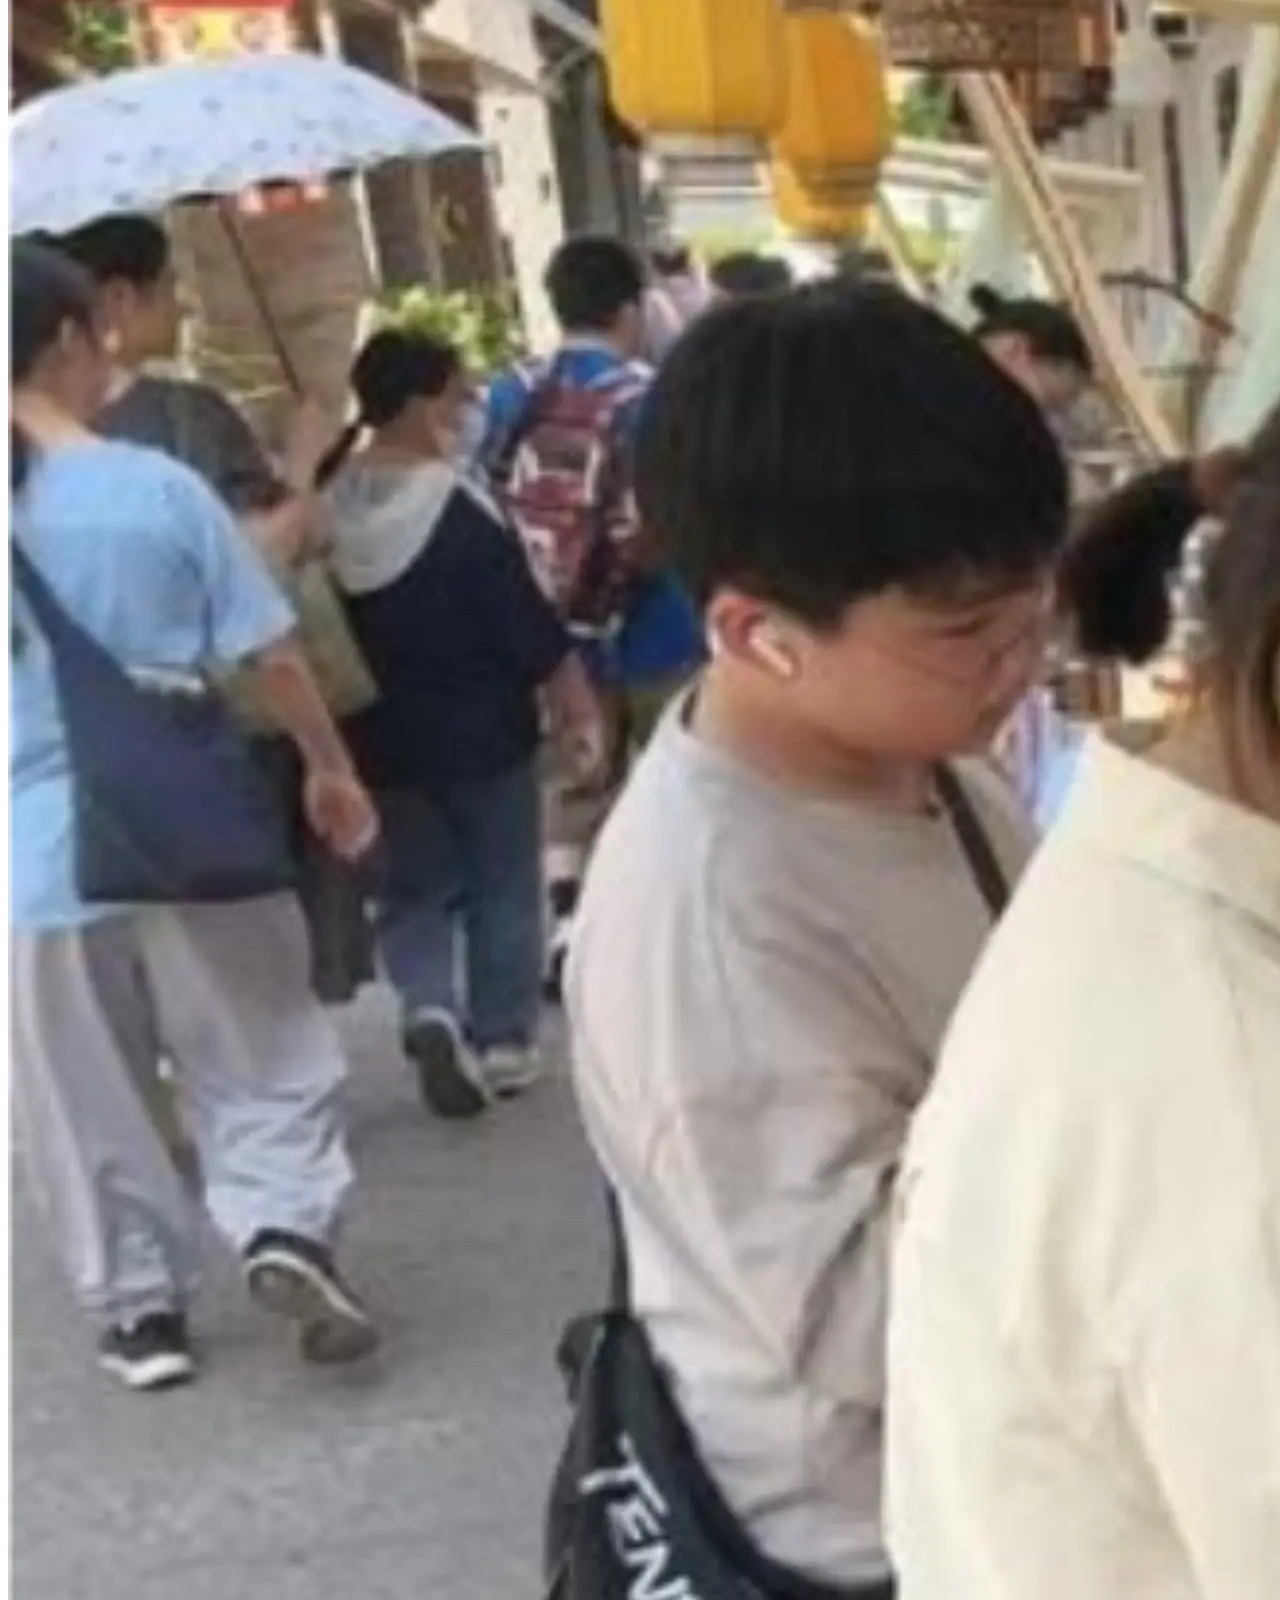
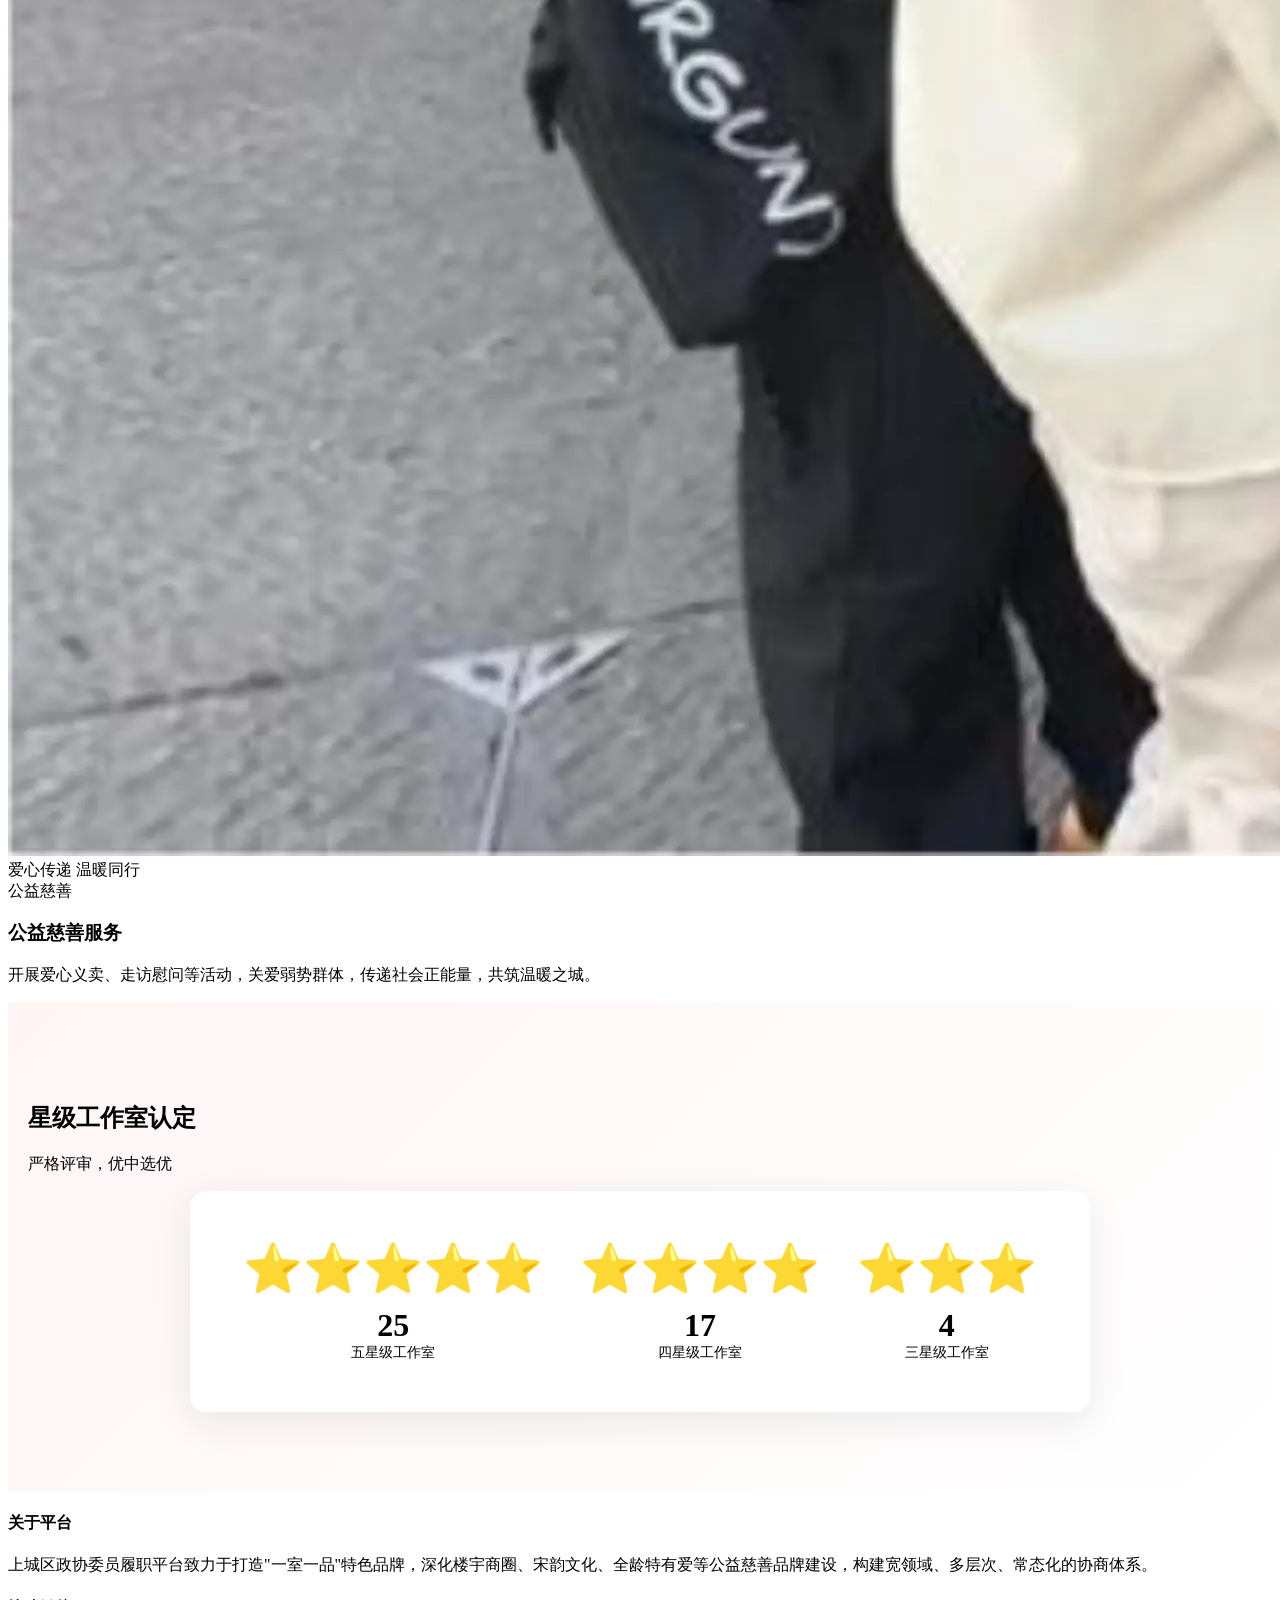
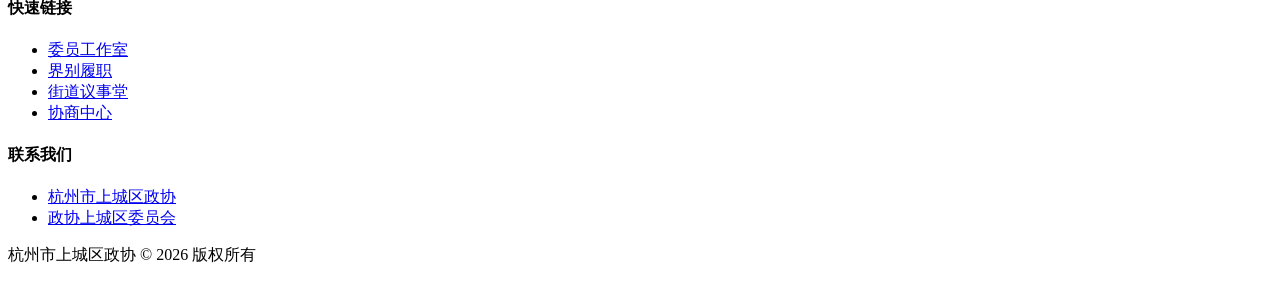
==== commit f3bd6c00: "??????: ??" ====
--- a/index.html
+++ b/index.html
@@ -1,49 +1,22 @@
-﻿<!DOCTYPE html>
+<!DOCTYPE html>
 <html lang="zh-CN">
 <head>
     <meta charset="UTF-8">
     <meta name="viewport" content="width=device-width, initial-scale=1.0">
     <title>上城区政协委员履职平台</title>
-    <link rel="stylesheet" href="./css/style.css">
-    <style>
-        body { background: #f5f5f5; }
-        .hero { background: linear-gradient(135deg, var(--primary-red) 0%, #c41e3a 100%); color: #fff; padding: 60px 0; text-align: center; }
-        .hero h1 { font-size: 42px; margin-bottom: 20px; }
-        .hero p { font-size: 18px; opacity: 0.95; max-width: 800px; margin: 0 auto 30px; line-height: 1.8; }
-        .hero-btns { display: flex; gap: 20px; justify-content: center; }
-        .hero-btns a { padding: 14px 35px; border-radius: 30px; text-decoration: none; font-size: 16px; font-weight: bold; transition: all 0.3s; }
-        .btn-white { background: #fff; color: var(--primary-red); }
-        .btn-outline { border: 2px solid #fff; color: #fff; }
-        .btn-outline:hover { background: rgba(255,255,255,0.2); }
-        .stats-grid { display: grid; grid-template-columns: repeat(4, 1fr); gap: 20px; margin: 40px 0; }
-        .stat-box { background: #fff; padding: 30px; border-radius: 12px; text-align: center; box-shadow: 0 4px 15px rgba(0,0,0,0.08); }
-        .stat-box .num { font-size: 48px; font-weight: bold; color: var(--primary-red); }
-        .stat-box .txt { font-size: 16px; color: #666; margin-top: 8px; }
-        .section-title { text-align: center; margin: 50px 0 30px; }
-        .section-title h2 { color: var(--primary-red); font-size: 28px; display: inline-block; padding-bottom: 10px; border-bottom: 3px solid var(--primary-red); }
-        .features { display: grid; grid-template-columns: repeat(3, 1fr); gap: 25px; }
-        .feature-card { background: #fff; border-radius: 12px; padding: 35px; text-align: center; box-shadow: 0 4px 15px rgba(0,0,0,0.08); transition: transform 0.3s; }
-        .feature-card:hover { transform: translateY(-8px); }
-        .feature-icon { width: 80px; height: 80px; background: linear-gradient(135deg, #ffe6e6 0%, #fff 100%); border-radius: 50%; display: flex; align-items: center; justify-content: center; margin: 0 auto 20px; font-size: 36px; }
-        .feature-card h3 { color: var(--primary-red); margin-bottom: 12px; font-size: 20px; }
-        .feature-card p { color: #666; font-size: 14px; line-height: 1.7; }
-        .grid-3 { display: grid; grid-template-columns: repeat(3, 1fr); gap: 25px; }
-        .card { background: #fff; border-radius: 12px; overflow: hidden; box-shadow: 0 4px 15px rgba(0,0,0,0.08); transition: transform 0.3s; }
-        .card:hover { transform: translateY(-5px); }
-        .card img { width: 100%; height: 180px; object-fit: cover; background: #f0f0f0; }
-        .card-body { padding: 20px; }
-        .card-body h4 { color: var(--primary-red); margin-bottom: 8px; font-size: 17px; }
-        .card-body p { color: #666; font-size: 14px; line-height: 1.6; }
-        .stars { background: #fff; border-radius: 12px; padding: 30px; display: flex; justify-content: center; gap: 60px; box-shadow: 0 4px 15px rgba(0,0,0,0.08); }
-        .star-item { display: flex; align-items: center; gap: 15px; font-size: 18px; color: #333; }
-        .star-item span:first-child { font-size: 28px; }
-        @media(max-width: 768px) { .stats-grid, .features, .grid-3 { grid-template-columns: 1fr; } .hero h1 { font-size: 28px; } .stars { flex-direction: column; gap: 20px; align-items: center; } }
-    </style>
+    <link rel="stylesheet" href="./css/style-new.css">
 </head>
 <body>
+    <!-- 顶部装饰线 -->
+    <div class="top-bar"></div>
+
+    <!-- 导航栏 -->
     <header class="header">
         <div class="nav-container">
-            <div class="logo"><div class="logo-icon">政</div><span>上城区政协</span></div>
+            <div class="logo">
+                <div class="logo-icon">政</div>
+                <span>上城区政协</span>
+            </div>
             <button class="menu-toggle" onclick="toggleMenu()">☰</button>
             <ul class="nav-links" id="navLinks">
                 <li><a href="./index.html" class="active">首页</a></li>
@@ -56,85 +29,187 @@
         </div>
     </header>
 
-    <div class="hero">
-        <h1>上城区政协委员履职平台</h1>
-        <p>以"一室一品"为特色，深化"楼宇商圈""宋韵文化"和"全龄特有爱"公益慈善品牌建设，<br>着力构建宽领域、多层次、常态化的协商体系</p>
-        <div class="hero-btns">
-            <a href="./studios.html" class="btn-white">查看工作室</a>
-            <a href="./gallery.html" class="btn-outline">活动相册</a>
-        </div>
-    </div>
-
-    <main class="container" style="max-width: 1200px; margin: 0 auto; padding: 0 20px;">
+    <!-- 英雄区 -->
+    <section class="hero">
+        <div class="hero-content">
+            <div class="hero-badge">✨ 数字化履职新平台</div>
+            <h1>上城区<span>政协委员</span>履职平台</h1>
+            <p>以"一室一品"为特色，深化"楼宇商圈""宋韵文化"和"全龄特有爱"公益慈善品牌建设，<br>着力构建宽领域、多层次、常态化的协商体系</p>
+            <div class="hero-btns">
+                <a href="./studios.html" class="btn-primary">查看全部工作室</a>
+                <a href="./gallery.html" class="btn-secondary">精彩活动回顾</a>
+            </div>
+        </div>
+    </section>
+
+    <!-- 统计区域 -->
+    <section class="stats-section">
         <div class="stats-grid">
-            <div class="stat-box"><div class="num">50</div><div class="txt">委员工作室</div></div>
-            <div class="stat-box"><div class="num">16</div><div class="txt">界别</div></div>
-            <div class="stat-box"><div class="num">14</div><div class="txt">街道全覆盖</div></div>
-            <div class="stat-box"><div class="num">2</div><div class="txt">协商实践中心</div></div>
-        </div>
-
-        <div class="section-title">
+            <div class="stat-card animate-in">
+                <div class="stat-icon">🏛️</div>
+                <div class="number">50</div>
+                <div class="label">委员工作室</div>
+            </div>
+            <div class="stat-card animate-in">
+                <div class="stat-icon">👥</div>
+                <div class="number">16</div>
+                <div class="label">界别全覆盖</div>
+            </div>
+            <div class="stat-card animate-in">
+                <div class="stat-icon">📍</div>
+                <div class="number">14</div>
+                <div class="label">街道全覆盖</div>
+            </div>
+            <div class="stat-card animate-in">
+                <div class="stat-icon">⭐</div>
+                <div class="number">42</div>
+                <div class="label">星级工作室</div>
+            </div>
+        </div>
+    </section>
+
+    <!-- 特色板块 -->
+    <section class="features-section">
+        <div class="section-header animate-in">
             <h2>平台特色</h2>
-        </div>
-        <div class="features">
-            <div class="feature-card">
+            <p>创新履职模式，服务民生发展</p>
+        </div>
+        <div class="features-grid">
+            <div class="feature-card animate-in">
                 <div class="feature-icon">🏢</div>
                 <h3>楼宇商圈</h3>
-                <p>依托楼宇经济优势，打造服务企业的协商平台，助力营商环境优化</p>
-            </div>
-            <div class="feature-card">
+                <p>依托楼宇经济优势，打造服务企业的协商平台，助力营商环境优化，服务区域经济高质量发展。</p>
+            </div>
+            <div class="feature-card animate-in">
                 <div class="feature-icon">🏛️</div>
                 <h3>宋韵文化</h3>
-                <p>传承优秀传统文化，开展宋韵文化体验活动，厚植文化底蕴</p>
-            </div>
-            <div class="feature-card">
+                <p>传承优秀传统文化，开展宋韵文化体验活动，厚植文化底蕴，擦亮上城文化金名片。</p>
+            </div>
+            <div class="feature-card animate-in">
                 <div class="feature-icon">❤️</div>
                 <h3>全龄特有爱</h3>
-                <p>聚焦"一老一小一残"，开展公益慈善服务，传递社会温暖</p>
-            </div>
-        </div>
-
-        <div class="section-title">
+                <p>聚焦"一老一小一残"，开展公益慈善服务，传递社会温暖，共建和谐美好家园。</p>
+            </div>
+        </div>
+    </section>
+
+    <!-- 年度重点工作 -->
+    <section class="content-section">
+        <div class="section-header animate-in">
             <h2>年度重点工作</h2>
-        </div>
-        <div class="grid-3">
-            <div class="card">
-                <img src="./images/studios/5-政协四季青小组委员工作室-市区县三级联动，召开投早投小投科技专题协商会.webp" alt="协商">
+            <p>围绕中心服务大局，助力高质量发展</p>
+        </div>
+        <div class="content-grid">
+            <div class="content-card animate-in">
+                <div class="card-image">
+                    <img src="./images/studios/5-政协四季青小组委员工作室-市区县三级联动，召开投早投小投科技专题协商会.webp" alt="科创赋能">
+                    <div class="card-overlay">科技引领 创新发展</div>
+                </div>
                 <div class="card-body">
-                    <h4>科创赋能协商</h4>
-                    <p>围绕新质生产力发展，开展"投早投小投科技"专题协商，推动科技创新</p>
-                </div>
-            </div>
-            <div class="card">
-                <img src="./images/studios/6-政协彭埠小组委员工作室-邀请非遗传承人开展非遗制作体验活动.webp" alt="非遗">
+                    <span class="card-tag">专题协商</span>
+                    <h3>科创赋能协商</h3>
+                    <p>围绕新质生产力发展，开展"投早投小投科技"专题协商，推动科技创新与产业升级深度融合。</p>
+                </div>
+            </div>
+            <div class="content-card animate-in">
+                <div class="card-image">
+                    <img src="./images/studios/6-政协彭埠小组委员工作室-邀请非遗传承人开展非遗制作体验活动.webp" alt="非遗传承">
+                    <div class="card-overlay">传承经典 弘扬国粹</div>
+                </div>
                 <div class="card-body">
-                    <h4>非遗文化传承</h4>
-                    <p>邀请非遗传承人开展制作体验活动，弘扬中华优秀传统文化</p>
-                </div>
-            </div>
-            <div class="card">
-                <img src="./images/studios/8-社会福利和保障界别委员工作室-残疾人之家的义卖活动.webp" alt="公益">
+                    <span class="card-tag">文化传承</span>
+                    <h3>非遗文化传承</h3>
+                    <p>邀请非遗传承人开展制作体验活动，弘扬中华优秀传统文化，让非遗技艺焕发新活力。</p>
+                </div>
+            </div>
+            <div class="content-card animate-in">
+                <div class="card-image">
+                    <img src="./images/studios/8-社会福利和保障界别委员工作室-残疾人之家的义卖活动.webp" alt="公益服务">
+                    <div class="card-overlay">爱心传递 温暖同行</div>
+                </div>
                 <div class="card-body">
-                    <h4>公益慈善服务</h4>
-                    <p>开展爱心义卖、走访慰问等活动，传递社会正能量</p>
-                </div>
-            </div>
-        </div>
-
-        <div class="section-title">
+                    <span class="card-tag">公益慈善</span>
+                    <h3>公益慈善服务</h3>
+                    <p>开展爱心义卖、走访慰问等活动，关爱弱势群体，传递社会正能量，共筑温暖之城。</p>
+                </div>
+            </div>
+        </div>
+    </section>
+
+    <!-- 星级认定 -->
+    <section style="padding: 80px 20px; background: linear-gradient(135deg, #fff5f5, #fff);">
+        <div class="section-header animate-in">
             <h2>星级工作室认定</h2>
-        </div>
-        <div class="stars">
-            <div class="star-item"><span style="color:#FFD700;">⭐⭐⭐⭐⭐</span><span>五星级 25家</span></div>
-            <div class="star-item"><span style="color:#C0C0C0;">⭐⭐⭐⭐</span><span>四星级 17家</span></div>
-            <div class="star-item"><span style="color:#CD7F32;">⭐⭐⭐</span><span>三星级 4家</span></div>
-        </div>
-    </main>
-
-    <footer class="footer"><p>杭州市上城区政协 © 2026</p></footer>
+            <p>严格评审，优中选优</p>
+        </div>
+        <div style="max-width: 800px; margin: 0 auto; background: #fff; border-radius: 16px; padding: 50px; box-shadow: 0 10px 40px rgba(0,0,0,0.08);">
+            <div style="display: flex; justify-content: space-around; text-align: center; flex-wrap: wrap; gap: 30px;">
+                <div>
+                    <div style="font-size: 48px; color: #FFD700; margin-bottom: 10px;">⭐⭐⭐⭐⭐</div>
+                    <div style="font-size: 32px; font-weight: bold; color: var(--primary-red);">25</div>
+                    <div style="color: var(--text-gray); font-size: 14px;">五星级工作室</div>
+                </div>
+                <div>
+                    <div style="font-size: 48px; color: #C0C0C0; margin-bottom: 10px;">⭐⭐⭐⭐</div>
+                    <div style="font-size: 32px; font-weight: bold; color: var(--primary-red);">17</div>
+                    <div style="color: var(--text-gray); font-size: 14px;">四星级工作室</div>
+                </div>
+                <div>
+                    <div style="font-size: 48px; color: #CD7F32; margin-bottom: 10px;">⭐⭐⭐</div>
+                    <div style="font-size: 32px; font-weight: bold; color: var(--primary-red);">4</div>
+                    <div style="color: var(--text-gray); font-size: 14px;">三星级工作室</div>
+                </div>
+            </div>
+        </div>
+    </section>
+
+    <!-- 底部 -->
+    <footer class="footer">
+        <div class="footer-content">
+            <div class="footer-section">
+                <h4>关于平台</h4>
+                <p>上城区政协委员履职平台致力于打造"一室一品"特色品牌，深化楼宇商圈、宋韵文化、全龄特有爱等公益慈善品牌建设，构建宽领域、多层次、常态化的协商体系。</p>
+            </div>
+            <div class="footer-section">
+                <h4>快速链接</h4>
+                <ul class="footer-links">
+                    <li><a href="./studios.html">委员工作室</a></li>
+                    <li><a href="./circles.html">界别履职</a></li>
+                    <li><a href="./streets.html">街道议事堂</a></li>
+                    <li><a href="./center.html">协商中心</a></li>
+                </ul>
+            </div>
+            <div class="footer-section">
+                <h4>联系我们</h4>
+                <ul class="footer-links">
+                    <li><a href="#">杭州市上城区政协</a></li>
+                    <li><a href="#">政协上城区委员会</a></li>
+                </ul>
+            </div>
+        </div>
+        <div class="footer-bottom">
+            <p>杭州市上城区政协 © 2026 版权所有</p>
+        </div>
+    </footer>
+
     <script>
-        function toggleMenu(){document.getElementById('navLinks').classList.toggle('show');}
+        // 移动端菜单
+        function toggleMenu() {
+            document.getElementById('navLinks').classList.toggle('show');
+        }
+
+        // 入场动画
+        const observer = new IntersectionObserver((entries) => {
+            entries.forEach(entry => {
+                if (entry.isIntersecting) {
+                    entry.target.classList.add('visible');
+                }
+            });
+        }, { threshold: 0.1 });
+
+        document.querySelectorAll('.animate-in').forEach(el => {
+            observer.observe(el);
+        });
     </script>
 </body>
 </html>
-
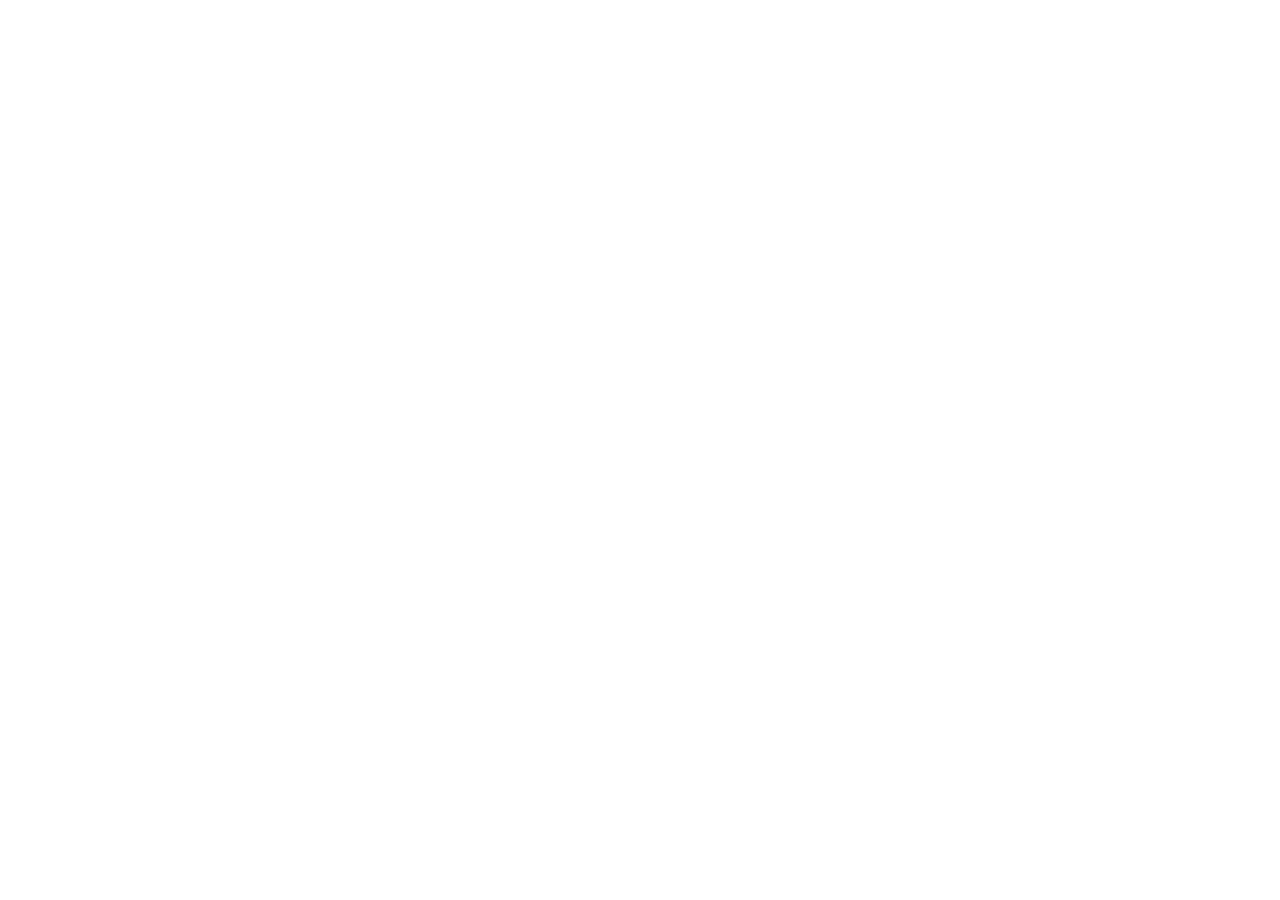
==== commit bcf0ba61: "????????" ====
--- a/index.html
+++ b/index.html
@@ -1,215 +1,14 @@
 <!DOCTYPE html>
 <html lang="zh-CN">
-<head>
-    <meta charset="UTF-8">
-    <meta name="viewport" content="width=device-width, initial-scale=1.0">
-    <title>上城区政协委员履职平台</title>
-    <link rel="stylesheet" href="./css/style-new.css">
-</head>
-<body>
-    <!-- 顶部装饰线 -->
-    <div class="top-bar"></div>
-
-    <!-- 导航栏 -->
-    <header class="header">
-        <div class="nav-container">
-            <div class="logo">
-                <div class="logo-icon">政</div>
-                <span>上城区政协</span>
-            </div>
-            <button class="menu-toggle" onclick="toggleMenu()">☰</button>
-            <ul class="nav-links" id="navLinks">
-                <li><a href="./index.html" class="active">首页</a></li>
-                <li><a href="./studios.html">委员工作室</a></li>
-                <li><a href="./circles.html">界别履职</a></li>
-                <li><a href="./streets.html">街道议事堂</a></li>
-                <li><a href="./center.html">协商中心</a></li>
-                <li><a href="./gallery.html">活动相册</a></li>
-            </ul>
-        </div>
-    </header>
-
-    <!-- 英雄区 -->
-    <section class="hero">
-        <div class="hero-content">
-            <div class="hero-badge">✨ 数字化履职新平台</div>
-            <h1>上城区<span>政协委员</span>履职平台</h1>
-            <p>以"一室一品"为特色，深化"楼宇商圈""宋韵文化"和"全龄特有爱"公益慈善品牌建设，<br>着力构建宽领域、多层次、常态化的协商体系</p>
-            <div class="hero-btns">
-                <a href="./studios.html" class="btn-primary">查看全部工作室</a>
-                <a href="./gallery.html" class="btn-secondary">精彩活动回顾</a>
-            </div>
-        </div>
-    </section>
-
-    <!-- 统计区域 -->
-    <section class="stats-section">
-        <div class="stats-grid">
-            <div class="stat-card animate-in">
-                <div class="stat-icon">🏛️</div>
-                <div class="number">50</div>
-                <div class="label">委员工作室</div>
-            </div>
-            <div class="stat-card animate-in">
-                <div class="stat-icon">👥</div>
-                <div class="number">16</div>
-                <div class="label">界别全覆盖</div>
-            </div>
-            <div class="stat-card animate-in">
-                <div class="stat-icon">📍</div>
-                <div class="number">14</div>
-                <div class="label">街道全覆盖</div>
-            </div>
-            <div class="stat-card animate-in">
-                <div class="stat-icon">⭐</div>
-                <div class="number">42</div>
-                <div class="label">星级工作室</div>
-            </div>
-        </div>
-    </section>
-
-    <!-- 特色板块 -->
-    <section class="features-section">
-        <div class="section-header animate-in">
-            <h2>平台特色</h2>
-            <p>创新履职模式，服务民生发展</p>
-        </div>
-        <div class="features-grid">
-            <div class="feature-card animate-in">
-                <div class="feature-icon">🏢</div>
-                <h3>楼宇商圈</h3>
-                <p>依托楼宇经济优势，打造服务企业的协商平台，助力营商环境优化，服务区域经济高质量发展。</p>
-            </div>
-            <div class="feature-card animate-in">
-                <div class="feature-icon">🏛️</div>
-                <h3>宋韵文化</h3>
-                <p>传承优秀传统文化，开展宋韵文化体验活动，厚植文化底蕴，擦亮上城文化金名片。</p>
-            </div>
-            <div class="feature-card animate-in">
-                <div class="feature-icon">❤️</div>
-                <h3>全龄特有爱</h3>
-                <p>聚焦"一老一小一残"，开展公益慈善服务，传递社会温暖，共建和谐美好家园。</p>
-            </div>
-        </div>
-    </section>
-
-    <!-- 年度重点工作 -->
-    <section class="content-section">
-        <div class="section-header animate-in">
-            <h2>年度重点工作</h2>
-            <p>围绕中心服务大局，助力高质量发展</p>
-        </div>
-        <div class="content-grid">
-            <div class="content-card animate-in">
-                <div class="card-image">
-                    <img src="./images/studios/5-政协四季青小组委员工作室-市区县三级联动，召开投早投小投科技专题协商会.webp" alt="科创赋能">
-                    <div class="card-overlay">科技引领 创新发展</div>
-                </div>
-                <div class="card-body">
-                    <span class="card-tag">专题协商</span>
-                    <h3>科创赋能协商</h3>
-                    <p>围绕新质生产力发展，开展"投早投小投科技"专题协商，推动科技创新与产业升级深度融合。</p>
-                </div>
-            </div>
-            <div class="content-card animate-in">
-                <div class="card-image">
-                    <img src="./images/studios/6-政协彭埠小组委员工作室-邀请非遗传承人开展非遗制作体验活动.webp" alt="非遗传承">
-                    <div class="card-overlay">传承经典 弘扬国粹</div>
-                </div>
-                <div class="card-body">
-                    <span class="card-tag">文化传承</span>
-                    <h3>非遗文化传承</h3>
-                    <p>邀请非遗传承人开展制作体验活动，弘扬中华优秀传统文化，让非遗技艺焕发新活力。</p>
-                </div>
-            </div>
-            <div class="content-card animate-in">
-                <div class="card-image">
-                    <img src="./images/studios/8-社会福利和保障界别委员工作室-残疾人之家的义卖活动.webp" alt="公益服务">
-                    <div class="card-overlay">爱心传递 温暖同行</div>
-                </div>
-                <div class="card-body">
-                    <span class="card-tag">公益慈善</span>
-                    <h3>公益慈善服务</h3>
-                    <p>开展爱心义卖、走访慰问等活动，关爱弱势群体，传递社会正能量，共筑温暖之城。</p>
-                </div>
-            </div>
-        </div>
-    </section>
-
-    <!-- 星级认定 -->
-    <section style="padding: 80px 20px; background: linear-gradient(135deg, #fff5f5, #fff);">
-        <div class="section-header animate-in">
-            <h2>星级工作室认定</h2>
-            <p>严格评审，优中选优</p>
-        </div>
-        <div style="max-width: 800px; margin: 0 auto; background: #fff; border-radius: 16px; padding: 50px; box-shadow: 0 10px 40px rgba(0,0,0,0.08);">
-            <div style="display: flex; justify-content: space-around; text-align: center; flex-wrap: wrap; gap: 30px;">
-                <div>
-                    <div style="font-size: 48px; color: #FFD700; margin-bottom: 10px;">⭐⭐⭐⭐⭐</div>
-                    <div style="font-size: 32px; font-weight: bold; color: var(--primary-red);">25</div>
-                    <div style="color: var(--text-gray); font-size: 14px;">五星级工作室</div>
-                </div>
-                <div>
-                    <div style="font-size: 48px; color: #C0C0C0; margin-bottom: 10px;">⭐⭐⭐⭐</div>
-                    <div style="font-size: 32px; font-weight: bold; color: var(--primary-red);">17</div>
-                    <div style="color: var(--text-gray); font-size: 14px;">四星级工作室</div>
-                </div>
-                <div>
-                    <div style="font-size: 48px; color: #CD7F32; margin-bottom: 10px;">⭐⭐⭐</div>
-                    <div style="font-size: 32px; font-weight: bold; color: var(--primary-red);">4</div>
-                    <div style="color: var(--text-gray); font-size: 14px;">三星级工作室</div>
-                </div>
-            </div>
-        </div>
-    </section>
-
-    <!-- 底部 -->
-    <footer class="footer">
-        <div class="footer-content">
-            <div class="footer-section">
-                <h4>关于平台</h4>
-                <p>上城区政协委员履职平台致力于打造"一室一品"特色品牌，深化楼宇商圈、宋韵文化、全龄特有爱等公益慈善品牌建设，构建宽领域、多层次、常态化的协商体系。</p>
-            </div>
-            <div class="footer-section">
-                <h4>快速链接</h4>
-                <ul class="footer-links">
-                    <li><a href="./studios.html">委员工作室</a></li>
-                    <li><a href="./circles.html">界别履职</a></li>
-                    <li><a href="./streets.html">街道议事堂</a></li>
-                    <li><a href="./center.html">协商中心</a></li>
-                </ul>
-            </div>
-            <div class="footer-section">
-                <h4>联系我们</h4>
-                <ul class="footer-links">
-                    <li><a href="#">杭州市上城区政协</a></li>
-                    <li><a href="#">政协上城区委员会</a></li>
-                </ul>
-            </div>
-        </div>
-        <div class="footer-bottom">
-            <p>杭州市上城区政协 © 2026 版权所有</p>
-        </div>
-    </footer>
-
-    <script>
-        // 移动端菜单
-        function toggleMenu() {
-            document.getElementById('navLinks').classList.toggle('show');
-        }
-
-        // 入场动画
-        const observer = new IntersectionObserver((entries) => {
-            entries.forEach(entry => {
-                if (entry.isIntersecting) {
-                    entry.target.classList.add('visible');
-                }
-            });
-        }, { threshold: 0.1 });
-
-        document.querySelectorAll('.animate-in').forEach(el => {
-            observer.observe(el);
-        });
-    </script>
-</body>
-</html>
+  <head>
+    <meta charset="UTF-8" />
+    <link rel="icon" type="image/svg+xml" href="/vite.svg" />
+    <meta name="viewport" content="width=device-width, initial-scale=1.0" />
+    <title>React 课程管理页面</title>
+    <script type="module" crossorigin src="/ding.github.io/assets/index-WOJfuHMK.js"></script>
+    <link rel="stylesheet" crossorigin href="/ding.github.io/assets/index-CpY-DsQF.css">
+  </head>
+  <body>
+    <div id="root"></div>
+  </body>
+</html>
